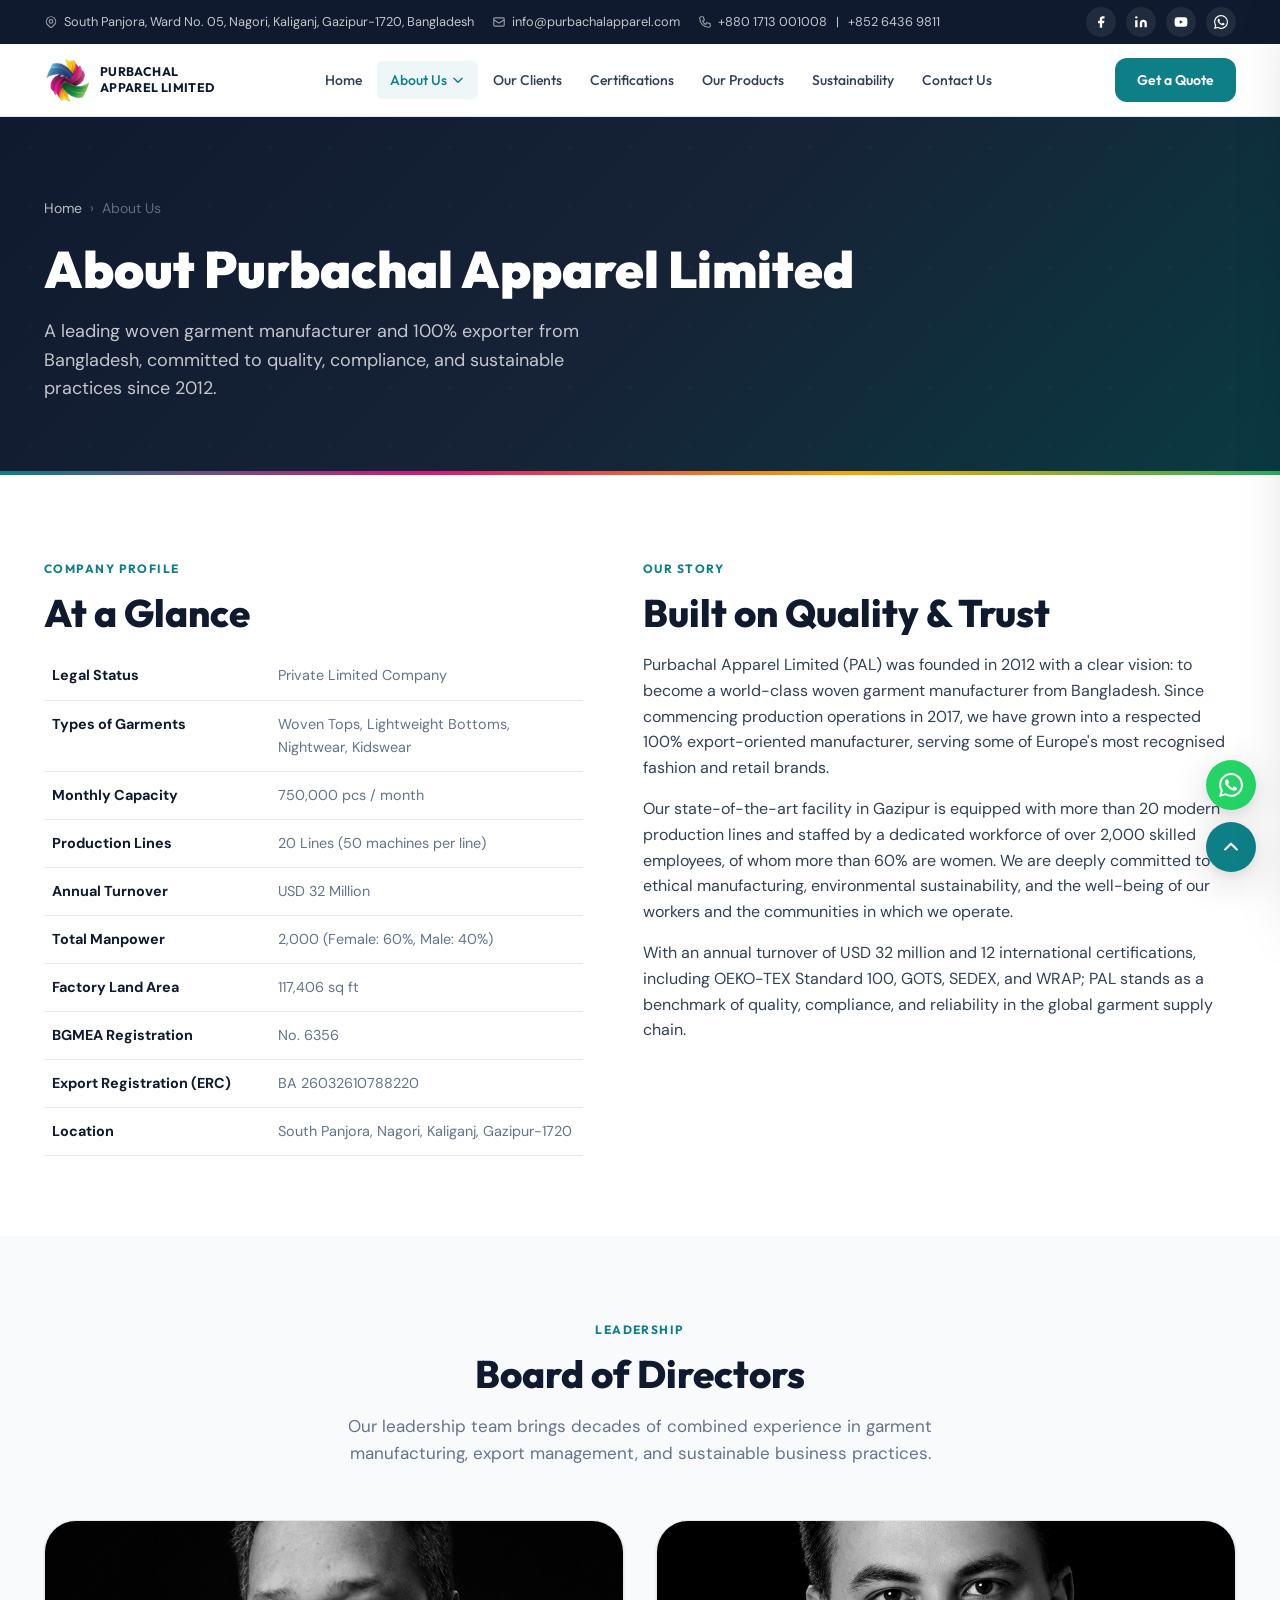
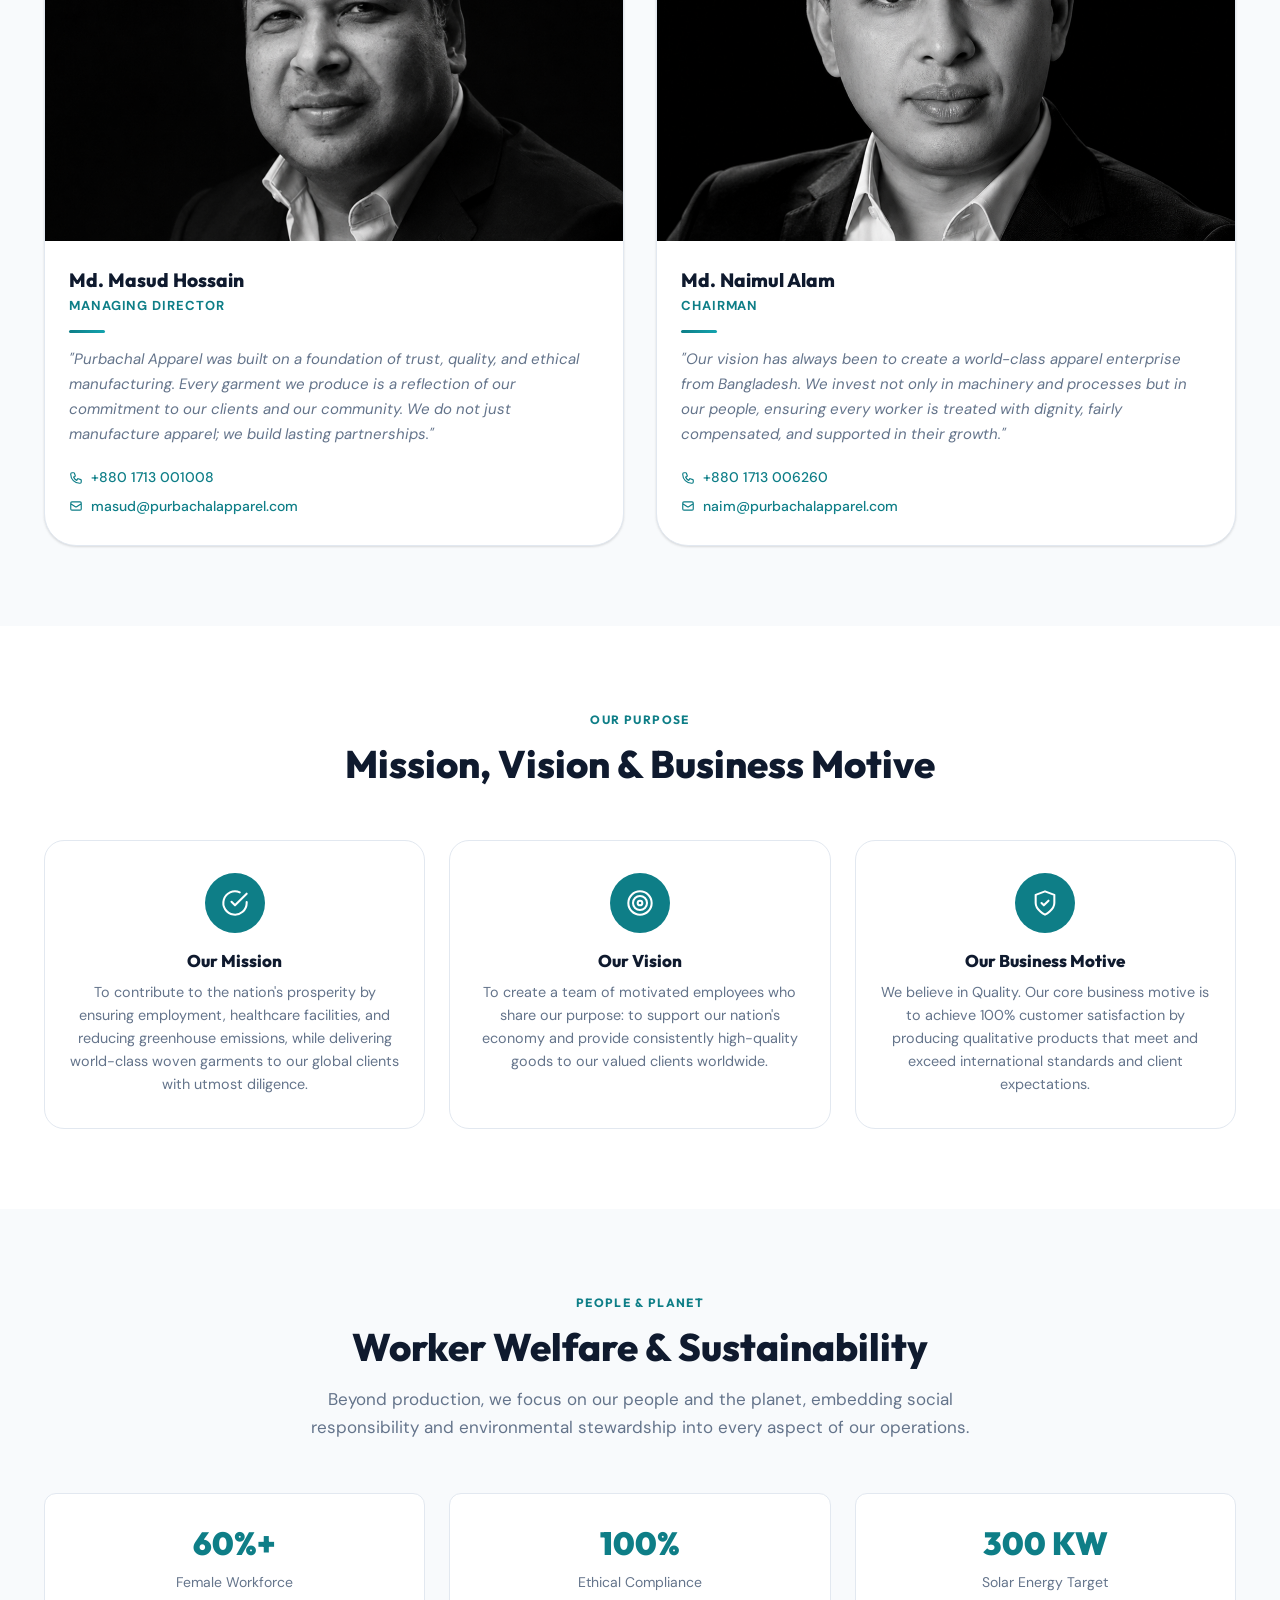
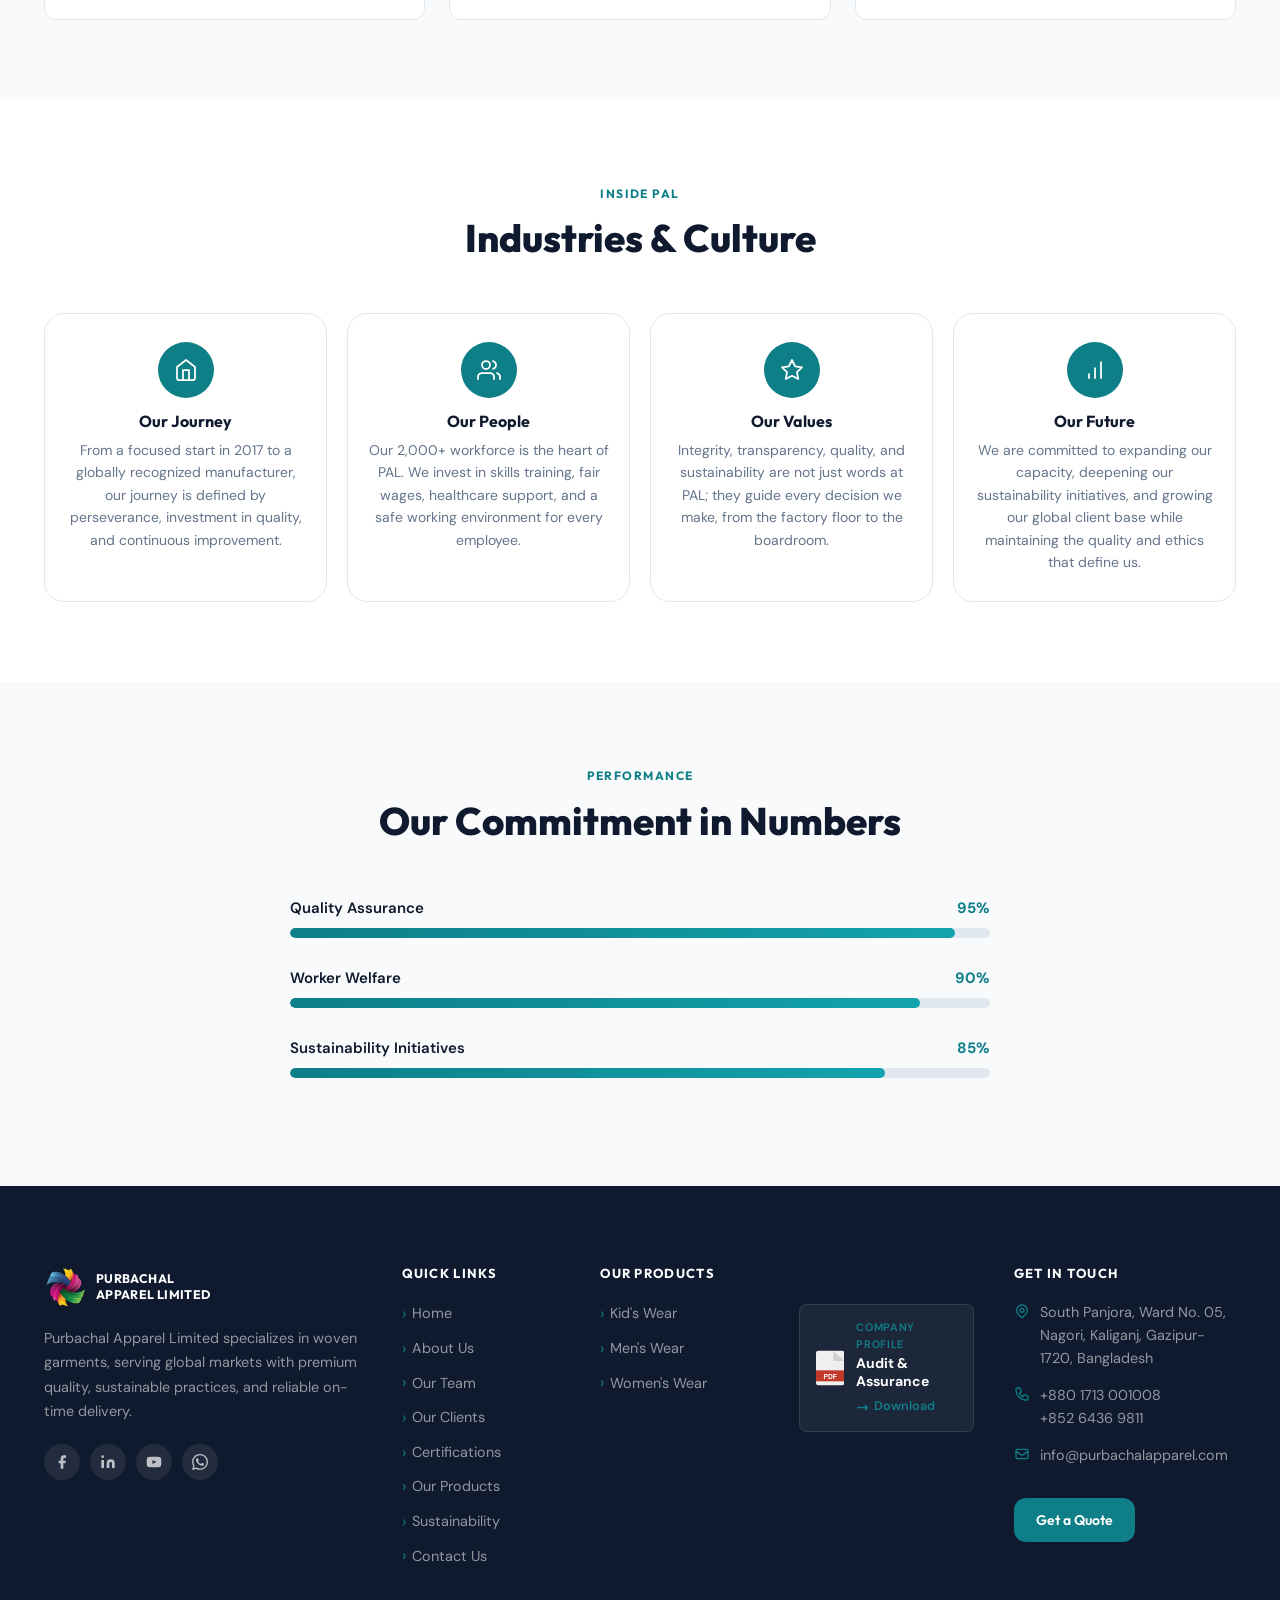
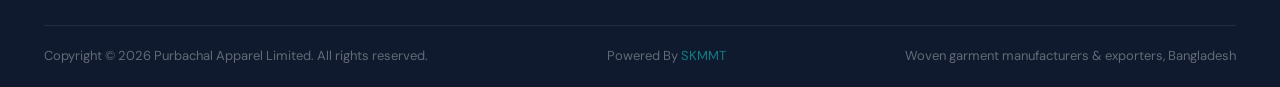
==== about.html @ 2121b851 "Initial release: Purbachal Apparel Limited website V2 Complete 8-page static website for Purbachal A" ====
﻿<!DOCTYPE html>
<html lang="en">
<head>
<meta charset="UTF-8">
<meta name="viewport" content="width=device-width, initial-scale=1.0">
<title>About Us | Purbachal Apparel Limited</title>
<meta name="description" content="Learn about Purbachal Apparel Limited: our history, board of directors, mission, and commitment to quality and sustainability since 2012.">
<link rel="icon" type="image/png" sizes="64x64" href="favicon.png">
<link rel="icon" type="image/png" sizes="32x32" href="favicon-32.png">
<link href="https://fonts.googleapis.com/css2?family=Outfit:wght@300;400;500;600;700;800;900&family=DM+Sans:ital,wght@0,300;0,400;0,500;1,300&display=swap" rel="stylesheet">
<link rel="stylesheet" href="styles.css">
</head>
<body><div class="topbar">
  <div class="container">
    <div class="topbar-inner">
      <div class="topbar-left">
        <div class="topbar-item">
          <svg width="14" height="14" fill="none" viewBox="0 0 24 24" stroke="currentColor"><path stroke-linecap="round" stroke-linejoin="round" stroke-width="2" d="M17.657 16.657L13.414 20.9a1.998 1.998 0 01-2.827 0l-4.244-4.243a8 8 0 1111.314 0z"/><path stroke-linecap="round" stroke-linejoin="round" stroke-width="2" d="M15 11a3 3 0 11-6 0 3 3 0 016 0z"/></svg>
          South Panjora, Ward No. 05, Nagori, Kaliganj, Gazipur-1720, Bangladesh
        </div>
        <div class="topbar-item">
          <svg width="14" height="14" fill="none" viewBox="0 0 24 24" stroke="currentColor"><path stroke-linecap="round" stroke-linejoin="round" stroke-width="2" d="M3 8l7.89 5.26a2 2 0 002.22 0L21 8M5 19h14a2 2 0 002-2V7a2 2 0 00-2-2H5a2 2 0 00-2 2v10a2 2 0 002 2z"/></svg>
          <a href="mailto:info@purbachalapparel.com">info@purbachalapparel.com</a>
        </div>
        <div class="topbar-item">
          <svg width="14" height="14" fill="none" viewBox="0 0 24 24" stroke="currentColor"><path stroke-linecap="round" stroke-linejoin="round" stroke-width="2" d="M3 5a2 2 0 012-2h3.28a1 1 0 01.948.684l1.498 4.493a1 1 0 01-.502 1.21l-2.257 1.13a11.042 11.042 0 005.516 5.516l1.13-2.257a1 1 0 011.21-.502l4.493 1.498a1 1 0 01.684.949V19a2 2 0 01-2 2h-1C9.716 21 3 14.284 3 6V5z"/></svg>
          <a href="tel:+8801713001008">+880 1713 001008</a> &nbsp;|&nbsp; <a href="tel:+85264369811">+852 6436 9811</a>
        </div>
      </div>
      <div class="topbar-right">
        <a href="https://www.facebook.com/share/1CqNTHAErC/" class="topbar-social" aria-label="Facebook" target="_blank" rel="noopener"><svg width="14" height="14" fill="currentColor" viewBox="0 0 24 24"><path d="M18 2h-3a5 5 0 00-5 5v3H7v4h3v8h4v-8h3l1-4h-4V7a1 1 0 011-1h3z"/></svg></a>
        <a href="https://www.linkedin.com/in/purbachal-apparel-limited-42a279381" class="topbar-social" aria-label="LinkedIn" target="_blank" rel="noopener"><svg width="14" height="14" fill="currentColor" viewBox="0 0 24 24"><path d="M16 8a6 6 0 016 6v7h-4v-7a2 2 0 00-2-2 2 2 0 00-2 2v7h-4v-7a6 6 0 016-6zM2 9h4v12H2z"/><circle cx="4" cy="4" r="2"/></svg></a>
        <a href="https://youtu.be/bsH9ow0jLE0" class="topbar-social" aria-label="YouTube" target="_blank" rel="noopener"><svg width="14" height="14" fill="currentColor" viewBox="0 0 24 24"><path d="M22.54 6.42a2.78 2.78 0 00-1.95-1.96C18.88 4 12 4 12 4s-6.88 0-8.59.46a2.78 2.78 0 00-1.95 1.96A29 29 0 001 12a29 29 0 00.46 5.58A2.78 2.78 0 003.41 19.54C5.12 20 12 20 12 20s6.88 0 8.59-.46a2.78 2.78 0 001.95-1.96A29 29 0 0023 12a29 29 0 00-.46-5.58zM9.75 15.02V8.98L15.5 12l-5.75 3.02z"/></svg></a>
        <a href="https://wa.me/+8801713001008" class="topbar-social" aria-label="WhatsApp" target="_blank" rel="noopener"><svg width="14" height="14" fill="currentColor" viewBox="0 0 24 24"><path d="M17.472 14.382c-.297-.149-1.758-.867-2.03-.967-.273-.099-.471-.148-.67.15-.197.297-.767.966-.94 1.164-.173.199-.347.223-.644.075-.297-.15-1.255-.463-2.39-1.475-.883-.788-1.48-1.761-1.653-2.059-.173-.297-.018-.458.13-.606.134-.133.298-.347.446-.52.149-.174.198-.298.298-.497.099-.198.05-.371-.025-.52-.075-.149-.669-1.612-.916-2.207-.242-.579-.487-.5-.669-.51-.173-.008-.371-.01-.57-.01-.198 0-.52.074-.792.372-.272.297-1.04 1.016-1.04 2.479 0 1.462 1.065 2.875 1.213 3.074.149.198 2.096 3.2 5.077 4.487.709.306 1.262.489 1.694.625.712.227 1.36.195 1.871.118.571-.085 1.758-.719 2.006-1.413.248-.694.248-1.289.173-1.413-.074-.124-.272-.198-.57-.347m-5.421 7.403h-.004a9.87 9.87 0 01-5.031-1.378l-.361-.214-3.741.982.998-3.648-.235-.374a9.86 9.86 0 01-1.51-5.26c.001-5.45 4.436-9.884 9.888-9.884 2.64 0 5.122 1.03 6.988 2.898a9.825 9.825 0 012.893 6.994c-.003 5.45-4.437 9.884-9.885 9.884m8.413-18.297A11.815 11.815 0 0012.05 0C5.495 0 .16 5.335.157 11.892c0 2.096.547 4.142 1.588 5.945L.057 24l6.305-1.654a11.882 11.882 0 005.683 1.448h.005c6.554 0 11.89-5.335 11.893-11.893a11.821 11.821 0 00-3.48-8.413z"/></svg></a>
      </div>
    </div>
  </div>
</div>
<nav class="site-nav" id="site-nav">
  <div class="container">
    <div class="nav-inner">
      <a href="index.html" class="nav-logo">
        <div class="nav-logo-icon"><img src="[data-uri]" alt="Purbachal Apparel Limited" loading="lazy"></div>
        <span class="nav-logo-name">Purbachal<br>Apparel Limited</span>
      </a>
      <ul class="nav-links">
        <li class="nav-item"><a href="index.html" class="nav-link">Home</a></li>
        <li class="nav-item">
          <a href="about.html" class="nav-link">About Us <svg width="14" height="14" fill="none" viewBox="0 0 24 24" stroke="currentColor"><path stroke-linecap="round" stroke-linejoin="round" stroke-width="2.5" d="M19 9l-7 7-7-7"/></svg></a>
          <div class="dropdown">
            <a href="about.html" class="dropdown-link">About Purbachal</a>
            <a href="team.html" class="dropdown-link">Our Team</a>
          </div>
        </li>
        <li class="nav-item"><a href="clients.html" class="nav-link">Our Clients</a></li>
        <li class="nav-item"><a href="certificates.html" class="nav-link">Certifications</a></li>
        <li class="nav-item"><a href="products.html" class="nav-link">Our Products</a></li>
        <li class="nav-item"><a href="sustainability.html" class="nav-link">Sustainability</a></li>
        <li class="nav-item"><a href="contact.html" class="nav-link">Contact Us</a></li>
      </ul>
      <a href="contact.html" class="btn btn-primary btn-sm nav-cta">Get a Quote</a>
      <button class="hamburger" aria-label="Open menu"><span></span><span></span><span></span></button>
    </div>
  </div>
</nav>
<div class="mobile-nav">
  <button class="mobile-nav-close" aria-label="Close menu">&times;</button>
  <ul class="mobile-nav-links">
    <li><a href="index.html" class="mobile-nav-link">Home</a></li>
    <li class="mobile-has-dropdown">
      <a href="about.html" class="mobile-nav-link">About Us</a>
      <div class="mobile-dropdown">
        <a href="about.html" class="mobile-dropdown-link">About Purbachal</a>
        <a href="team.html" class="mobile-dropdown-link">Our Team</a>
      </div>
    </li>
    <li><a href="clients.html" class="mobile-nav-link">Our Clients</a></li>
    <li><a href="certificates.html" class="mobile-nav-link">Certifications</a></li>
    <li><a href="products.html" class="mobile-nav-link">Our Products</a></li>
    <li><a href="sustainability.html" class="mobile-nav-link">Sustainability</a></li>
    <li><a href="contact.html" class="mobile-nav-link">Contact Us</a></li>
    <li style="margin-top:16px"><a href="contact.html" class="btn btn-primary" style="display:block;text-align:center">Get a Quote</a></li>
  </ul>
</div>
<div class="overlay"></div>
<!-- PAGE HERO -->
<section class="page-hero">
  <div class="container">
    <div class="page-hero-content">
      <nav class="breadcrumb" aria-label="Breadcrumb">
        <a href="index.html">Home</a>
        <span>&rsaquo;</span>
        <span>About Us</span>
      </nav>
      <h1>About Purbachal Apparel Limited</h1>
      <p>A leading woven garment manufacturer and 100% exporter from Bangladesh, committed to quality, compliance, and sustainable practices since 2012.</p>
    </div>
  </div>
</section>

<!-- COMPANY OVERVIEW -->
<section class="section">
  <div class="container">
    <div class="company-overview-grid">
      <div class="reveal-left">
        <span class="eyebrow">Company Profile</span>
        <h2 class="section-title">At a Glance</h2>
        <table class="info-table">
          <tr><td>Legal Status</td><td>Private Limited Company</td></tr>
          <tr><td>Types of Garments</td><td>Woven Tops, Lightweight Bottoms, Nightwear, Kidswear</td></tr>
          <tr><td>Monthly Capacity</td><td>750,000 pcs / month</td></tr>
          <tr><td>Production Lines</td><td>20 Lines (50 machines per line)</td></tr>
          <tr><td>Annual Turnover</td><td>USD 32 Million</td></tr>
          <tr><td>Total Manpower</td><td>2,000 (Female: 60%, Male: 40%)</td></tr>
          <tr><td>Factory Land Area</td><td>117,406 sq ft</td></tr>
          <tr><td>BGMEA Registration</td><td>No. 6356</td></tr>
          <tr><td>Export Registration (ERC)</td><td>BA 26032610788220</td></tr>
          <tr><td>Location</td><td>South Panjora, Nagori, Kaliganj, Gazipur-1720</td></tr>
        </table>
      </div>
      <div class="reveal-right">
        <span class="eyebrow">Our Story</span>
        <h2 class="section-title">Built on Quality &amp; Trust</h2>
        <p style="margin-bottom:16px">Purbachal Apparel Limited (PAL) was founded in 2012 with a clear vision: to become a world-class woven garment manufacturer from Bangladesh. Since commencing production operations in 2017, we have grown into a respected 100% export-oriented manufacturer, serving some of Europe's most recognised fashion and retail brands.</p>
        <p style="margin-bottom:16px">Our state-of-the-art facility in Gazipur is equipped with more than 20 modern production lines and staffed by a dedicated workforce of over 2,000 skilled employees, of whom more than 60% are women. We are deeply committed to ethical manufacturing, environmental sustainability, and the well-being of our workers and the communities in which we operate.</p>
        <p>With an annual turnover of USD 32 million and 12 international certifications, including OEKO-TEX Standard 100, GOTS, SEDEX, and WRAP; PAL stands as a benchmark of quality, compliance, and reliability in the global garment supply chain.</p>
      </div>
    </div>
  </div>
</section>

<!-- BOARD OF DIRECTORS -->
<section class="section section-alt">
  <div class="container">
    <div class="section-header center">
      <span class="eyebrow reveal">Leadership</span>
      <h2 class="section-title reveal delay-1">Board of Directors</h2>
      <p class="section-desc reveal delay-2">Our leadership team brings decades of combined experience in garment manufacturing, export management, and sustainable business practices.</p>
    </div>
    <div class="director-quote-grid">
      <div class="director-quote-card reveal">
        <div class="director-photo">
          <img src="Masud.png" alt="Md. Masud Hossain, Managing Director" loading="lazy" style="object-position:center 25%;">
        </div>
        <div class="director-body">
          <h3 class="director-name">Md. Masud Hossain</h3>
          <p class="director-title">Managing Director</p>
          <div class="director-divider"></div>
          <p class="director-quote">"Purbachal Apparel was built on a foundation of trust, quality, and ethical manufacturing. Every garment we produce is a reflection of our commitment to our clients and our community. We do not just manufacture apparel; we build lasting partnerships."</p>
          <div class="director-contact" style="margin-top:20px;display:flex;flex-direction:column;gap:6px;">
            <a href="tel:+8801713001008" style="display:flex;align-items:center;gap:8px;font-size:.875rem;color:var(--teal);font-weight:500;"><svg width="14" height="14" fill="none" viewBox="0 0 24 24" stroke="currentColor" stroke-width="2"><path stroke-linecap="round" stroke-linejoin="round" d="M3 5a2 2 0 012-2h3.28a1 1 0 01.948.684l1.498 4.493a1 1 0 01-.502 1.21l-2.257 1.13a11.042 11.042 0 005.516 5.516l1.13-2.257a1 1 0 011.21-.502l4.493 1.498a1 1 0 01.684.949V19a2 2 0 01-2 2h-1C9.716 21 3 14.284 3 6V5z"/></svg>+880 1713 001008</a>
            <a href="mailto:masud@purbachalapparel.com" style="display:flex;align-items:center;gap:8px;font-size:.875rem;color:var(--teal);font-weight:500;"><svg width="14" height="14" fill="none" viewBox="0 0 24 24" stroke="currentColor" stroke-width="2"><path stroke-linecap="round" stroke-linejoin="round" d="M3 8l7.89 5.26a2 2 0 002.22 0L21 8M5 19h14a2 2 0 002-2V7a2 2 0 00-2-2H5a2 2 0 00-2 2v10a2 2 0 002 2z"/></svg>masud@purbachalapparel.com</a>
          </div>
        </div>
      </div>
      <div class="director-quote-card reveal delay-1">
        <div class="director-photo">
          <img src="Naim.png" alt="Md. Naimul Alam, Chairman" loading="lazy" style="object-position:center 40%;">
        </div>
        <div class="director-body">
          <h3 class="director-name">Md. Naimul Alam</h3>
          <p class="director-title">Chairman</p>
          <div class="director-divider"></div>
          <p class="director-quote">"Our vision has always been to create a world-class apparel enterprise from Bangladesh. We invest not only in machinery and processes but in our people, ensuring every worker is treated with dignity, fairly compensated, and supported in their growth."</p>
          <div class="director-contact" style="margin-top:20px;display:flex;flex-direction:column;gap:6px;">
            <a href="tel:+8801713006260" style="display:flex;align-items:center;gap:8px;font-size:.875rem;color:var(--teal);font-weight:500;"><svg width="14" height="14" fill="none" viewBox="0 0 24 24" stroke="currentColor" stroke-width="2"><path stroke-linecap="round" stroke-linejoin="round" d="M3 5a2 2 0 012-2h3.28a1 1 0 01.948.684l1.498 4.493a1 1 0 01-.502 1.21l-2.257 1.13a11.042 11.042 0 005.516 5.516l1.13-2.257a1 1 0 011.21-.502l4.493 1.498a1 1 0 01.684.949V19a2 2 0 01-2 2h-1C9.716 21 3 14.284 3 6V5z"/></svg>+880 1713 006260</a>
            <a href="mailto:naim@purbachalapparel.com" style="display:flex;align-items:center;gap:8px;font-size:.875rem;color:var(--teal);font-weight:500;"><svg width="14" height="14" fill="none" viewBox="0 0 24 24" stroke="currentColor" stroke-width="2"><path stroke-linecap="round" stroke-linejoin="round" d="M3 8l7.89 5.26a2 2 0 002.22 0L21 8M5 19h14a2 2 0 002-2V7a2 2 0 00-2-2H5a2 2 0 00-2 2v10a2 2 0 002 2z"/></svg>naim@purbachalapparel.com</a>
          </div>
        </div>
      </div>
    </div>
  </div>
</section>

<!-- MISSION / VISION / MOTIVE -->
<section class="section">
  <div class="container">
    <div class="section-header center">
      <span class="eyebrow reveal">Our Purpose</span>
      <h2 class="section-title reveal delay-1">Mission, Vision &amp; Business Motive</h2>
    </div>
    <div class="mission-grid">
      <div class="mission-card reveal">
        <div class="mission-icon"><svg width="28" height="28" viewBox="0 0 24 24" fill="none" stroke="white" stroke-width="1.75" stroke-linecap="round" stroke-linejoin="round"><path d="M22 11.08V12a10 10 0 11-5.93-9.14"/><polyline points="22 4 12 14.01 9 11.01"/></svg></div>
        <h4>Our Mission</h4>
        <p>To contribute to the nation's prosperity by ensuring employment, healthcare facilities, and reducing greenhouse emissions, while delivering world-class woven garments to our global clients with utmost diligence.</p>
      </div>
      <div class="mission-card reveal delay-1">
        <div class="mission-icon"><svg width="28" height="28" viewBox="0 0 24 24" fill="none" stroke="white" stroke-width="1.75" stroke-linecap="round" stroke-linejoin="round"><circle cx="12" cy="12" r="10"/><circle cx="12" cy="12" r="6"/><circle cx="12" cy="12" r="2"/></svg></div>
        <h4>Our Vision</h4>
        <p>To create a team of motivated employees who share our purpose: to support our nation's economy and provide consistently high-quality goods to our valued clients worldwide.</p>
      </div>
      <div class="mission-card reveal delay-2">
        <div class="mission-icon"><svg width="28" height="28" viewBox="0 0 24 24" fill="none" stroke="white" stroke-width="1.75" stroke-linecap="round" stroke-linejoin="round"><path d="M12 22s8-4 8-10V5l-8-3-8 3v7c0 6 8 10 8 10z"/><polyline points="9 12 11 14 15 10"/></svg></div>
        <h4>Our Business Motive</h4>
        <p>We believe in Quality. Our core business motive is to achieve 100% customer satisfaction by producing qualitative products that meet and exceed international standards and client expectations.</p>
      </div>
    </div>
  </div>
</section>

<!-- WORKER WELFARE & SUSTAINABILITY -->
<section class="section section-alt">
  <div class="container">
    <div class="section-header center">
      <span class="eyebrow reveal">People &amp; Planet</span>
      <h2 class="section-title reveal delay-1">Worker Welfare &amp; Sustainability</h2>
      <p class="section-desc reveal delay-2">Beyond production, we focus on our people and the planet, embedding social responsibility and environmental stewardship into every aspect of our operations.</p>
    </div>
    <div class="welfare-stats">
      <div class="welfare-stat reveal">
        <span class="welfare-stat-val">60%+</span>
        <span class="welfare-stat-lbl">Female Workforce</span>
      </div>
      <div class="welfare-stat reveal delay-1">
        <span class="welfare-stat-val">100%</span>
        <span class="welfare-stat-lbl">Ethical Compliance</span>
      </div>
      <div class="welfare-stat reveal delay-2">
        <span class="welfare-stat-val">300 KW</span>
        <span class="welfare-stat-lbl">Solar Energy Target</span>
      </div>
    </div>
  </div>
</section>

<!-- CULTURE CARDS -->
<section class="section">
  <div class="container">
    <div class="section-header center">
      <span class="eyebrow reveal">Inside PAL</span>
      <h2 class="section-title reveal delay-1">Industries &amp; Culture</h2>
    </div>
    <div class="culture-grid">
      <div class="culture-card reveal">
        <div class="culture-icon"><svg width="24" height="24" viewBox="0 0 24 24" fill="none" stroke="white" stroke-width="1.75" stroke-linecap="round" stroke-linejoin="round"><path d="M3 9l9-7 9 7v11a2 2 0 01-2 2H5a2 2 0 01-2-2z"/><polyline points="9 22 9 12 15 12 15 22"/></svg></div>
        <h4>Our Journey</h4>
        <p>From a focused start in 2017 to a globally recognized manufacturer, our journey is defined by perseverance, investment in quality, and continuous improvement.</p>
      </div>
      <div class="culture-card reveal delay-1">
        <div class="culture-icon"><svg width="24" height="24" viewBox="0 0 24 24" fill="none" stroke="white" stroke-width="1.75" stroke-linecap="round" stroke-linejoin="round"><path d="M17 21v-2a4 4 0 00-4-4H5a4 4 0 00-4 4v2"/><circle cx="9" cy="7" r="4"/><path d="M23 21v-2a4 4 0 00-3-3.87"/><path d="M16 3.13a4 4 0 010 7.75"/></svg></div>
        <h4>Our People</h4>
        <p>Our 2,000+ workforce is the heart of PAL. We invest in skills training, fair wages, healthcare support, and a safe working environment for every employee.</p>
      </div>
      <div class="culture-card reveal delay-2">
        <div class="culture-icon"><svg width="24" height="24" viewBox="0 0 24 24" fill="none" stroke="white" stroke-width="1.75" stroke-linecap="round" stroke-linejoin="round"><polygon points="12 2 15.09 8.26 22 9.27 17 14.14 18.18 21.02 12 17.77 5.82 21.02 7 14.14 2 9.27 8.91 8.26 12 2"/></svg></div>
        <h4>Our Values</h4>
        <p>Integrity, transparency, quality, and sustainability are not just words at PAL; they guide every decision we make, from the factory floor to the boardroom.</p>
      </div>
      <div class="culture-card reveal delay-3">
        <div class="culture-icon"><svg width="24" height="24" viewBox="0 0 24 24" fill="none" stroke="white" stroke-width="1.75" stroke-linecap="round" stroke-linejoin="round"><line x1="12" y1="20" x2="12" y2="10"/><line x1="18" y1="20" x2="18" y2="4"/><line x1="6" y1="20" x2="6" y2="16"/></svg></div>
        <h4>Our Future</h4>
        <p>We are committed to expanding our capacity, deepening our sustainability initiatives, and growing our global client base while maintaining the quality and ethics that define us.</p>
      </div>
    </div>
  </div>
</section>

<!-- PERFORMANCE PROGRESS BARS -->
<section class="section section-alt">
  <div class="container">
    <div class="section-header center">
      <span class="eyebrow reveal">Performance</span>
      <h2 class="section-title reveal delay-1">Our Commitment in Numbers</h2>
    </div>
    <div style="max-width:700px;margin:0 auto">
      <div class="progress-item reveal">
        <div class="progress-header"><span>Quality Assurance</span><em>95%</em></div>
        <div class="progress-bar-wrap"><div class="progress-bar" data-width="95"></div></div>
      </div>
      <div class="progress-item reveal delay-1">
        <div class="progress-header"><span>Worker Welfare</span><em>90%</em></div>
        <div class="progress-bar-wrap"><div class="progress-bar" data-width="90"></div></div>
      </div>
      <div class="progress-item reveal delay-2">
        <div class="progress-header"><span>Sustainability Initiatives</span><em>85%</em></div>
        <div class="progress-bar-wrap"><div class="progress-bar" data-width="85"></div></div>
      </div>
    </div>
  </div>
</section>
<footer class="site-footer">
  <div class="container">
    <div class="footer-grid">
      <div class="footer-brand">
        <div class="footer-logo">
          <div class="footer-logo-icon"><img src="[data-uri]" alt="Purbachal Apparel Limited" loading="lazy"></div>
          <span class="footer-logo-name">Purbachal<br>Apparel Limited</span>
        </div>
        <p>Purbachal Apparel Limited specializes in woven garments, serving global markets with premium quality, sustainable practices, and reliable on-time delivery.</p>
        <div class="footer-social">
          <a href="https://www.facebook.com/share/1CqNTHAErC/" class="footer-social-link" aria-label="Facebook" target="_blank" rel="noopener"><svg width="16" height="16" fill="currentColor" viewBox="0 0 24 24"><path d="M18 2h-3a5 5 0 00-5 5v3H7v4h3v8h4v-8h3l1-4h-4V7a1 1 0 011-1h3z"/></svg></a>
          <a href="https://www.linkedin.com/in/purbachal-apparel-limited-42a279381" class="footer-social-link" aria-label="LinkedIn" target="_blank" rel="noopener"><svg width="16" height="16" fill="currentColor" viewBox="0 0 24 24"><path d="M16 8a6 6 0 016 6v7h-4v-7a2 2 0 00-2-2 2 2 0 00-2 2v7h-4v-7a6 6 0 016-6zM2 9h4v12H2z"/><circle cx="4" cy="4" r="2"/></svg></a>
          <a href="https://youtu.be/bsH9ow0jLE0" class="footer-social-link" aria-label="YouTube" target="_blank" rel="noopener"><svg width="16" height="16" fill="currentColor" viewBox="0 0 24 24"><path d="M22.54 6.42a2.78 2.78 0 00-1.95-1.96C18.88 4 12 4 12 4s-6.88 0-8.59.46a2.78 2.78 0 00-1.95 1.96A29 29 0 001 12a29 29 0 00.46 5.58A2.78 2.78 0 003.41 19.54C5.12 20 12 20 12 20s6.88 0 8.59-.46a2.78 2.78 0 001.95-1.96A29 29 0 0023 12a29 29 0 00-.46-5.58zM9.75 15.02V8.98L15.5 12l-5.75 3.02z"/></svg></a>
          <a href="https://wa.me/+8801713001008" class="footer-social-link" aria-label="WhatsApp" target="_blank" rel="noopener"><svg width="16" height="16" fill="currentColor" viewBox="0 0 24 24"><path d="M17.472 14.382c-.297-.149-1.758-.867-2.03-.967-.273-.099-.471-.148-.67.15-.197.297-.767.966-.94 1.164-.173.199-.347.223-.644.075-.297-.15-1.255-.463-2.39-1.475-.883-.788-1.48-1.761-1.653-2.059-.173-.297-.018-.458.13-.606.134-.133.298-.347.446-.52.149-.174.198-.298.298-.497.099-.198.05-.371-.025-.52-.075-.149-.669-1.612-.916-2.207-.242-.579-.487-.5-.669-.51-.173-.008-.371-.01-.57-.01-.198 0-.52.074-.792.372-.272.297-1.04 1.016-1.04 2.479 0 1.462 1.065 2.875 1.213 3.074.149.198 2.096 3.2 5.077 4.487.709.306 1.262.489 1.694.625.712.227 1.36.195 1.871.118.571-.085 1.758-.719 2.006-1.413.248-.694.248-1.289.173-1.413-.074-.124-.272-.198-.57-.347m-5.421 7.403h-.004a9.87 9.87 0 01-5.031-1.378l-.361-.214-3.741.982.998-3.648-.235-.374a9.86 9.86 0 01-1.51-5.26c.001-5.45 4.436-9.884 9.888-9.884 2.64 0 5.122 1.03 6.988 2.898a9.825 9.825 0 012.893 6.994c-.003 5.45-4.437 9.884-9.885 9.884m8.413-18.297A11.815 11.815 0 0012.05 0C5.495 0 .16 5.335.157 11.892c0 2.096.547 4.142 1.588 5.945L.057 24l6.305-1.654a11.882 11.882 0 005.683 1.448h.005c6.554 0 11.89-5.335 11.893-11.893a11.821 11.821 0 00-3.48-8.413z"/></svg></a>
        </div>
      </div>
      <div class="footer-col">
        <h5>Quick Links</h5>
        <ul class="footer-links">
          <li><a href="index.html" class="footer-link">Home</a></li>
          <li><a href="about.html" class="footer-link">About Us</a></li>
          <li><a href="team.html" class="footer-link">Our Team</a></li>
          <li><a href="clients.html" class="footer-link">Our Clients</a></li>
          <li><a href="certificates.html" class="footer-link">Certifications</a></li>
          <li><a href="products.html" class="footer-link">Our Products</a></li>
          <li><a href="sustainability.html" class="footer-link">Sustainability</a></li>
          <li><a href="contact.html" class="footer-link">Contact Us</a></li>
        </ul>
      </div>
      <div class="footer-col">
        <h5>Our Products</h5>
        <ul class="footer-links">
          <li><a href="products.html#kids" class="footer-link">Kid's Wear</a></li>
          <li><a href="products.html#mens" class="footer-link">Men's Wear</a></li>
          <li><a href="products.html#womens" class="footer-link">Women's Wear</a></li>
        </ul>
      </div>
      <div class="footer-col">
        <div class="footer-pdf-card">
          <svg width="36" height="44" viewBox="0 0 36 44" fill="none" xmlns="http://www.w3.org/2000/svg" aria-hidden="true">
            <rect width="36" height="44" rx="3" fill="#efefef"/>
            <path d="M22 0L36 13H22V0Z" fill="#d0d0ce"/>
            <rect y="25" width="36" height="14" fill="#C0392B"/>
            <text x="18" y="36" font-family="Arial,sans-serif" font-weight="700" font-size="8.5" fill="#fff" text-anchor="middle">PDF</text>
          </svg>
          <div class="footer-pdf-info">
            <span class="footer-pdf-label">Company Profile</span>
            <strong class="footer-pdf-title">Audit &amp; Assurance</strong>
            <a href="https://www.purbachalapparel.com/wp-content/uploads/content/Purbachal%20Apparel%20Limited.pdf" class="footer-pdf-dl" target="_blank" rel="noopener">
              <svg width="13" height="13" fill="none" stroke="currentColor" viewBox="0 0 24 24"><path stroke-linecap="round" stroke-linejoin="round" stroke-width="2.5" d="M17 8l4 4m0 0l-4 4m4-4H3"/></svg>
              Download
            </a>
          </div>
        </div>
      </div>
      <div class="footer-col">
        <h5>Get in Touch</h5>
        <div class="footer-contact-item">
          <svg width="16" height="16" fill="none" viewBox="0 0 24 24" stroke="currentColor"><path stroke-linecap="round" stroke-linejoin="round" stroke-width="2" d="M17.657 16.657L13.414 20.9a1.998 1.998 0 01-2.827 0l-4.244-4.243a8 8 0 1111.314 0z"/><path stroke-linecap="round" stroke-linejoin="round" stroke-width="2" d="M15 11a3 3 0 11-6 0 3 3 0 016 0z"/></svg>
          <span>South Panjora, Ward No. 05, Nagori, Kaliganj, Gazipur-1720, Bangladesh</span>
        </div>
        <div class="footer-contact-item">
          <svg width="16" height="16" fill="none" viewBox="0 0 24 24" stroke="currentColor"><path stroke-linecap="round" stroke-linejoin="round" stroke-width="2" d="M3 5a2 2 0 012-2h3.28a1 1 0 01.948.684l1.498 4.493a1 1 0 01-.502 1.21l-2.257 1.13a11.042 11.042 0 005.516 5.516l1.13-2.257a1 1 0 011.21-.502l4.493 1.498a1 1 0 01.684.949V19a2 2 0 01-2 2h-1C9.716 21 3 14.284 3 6V5z"/></svg>
          <span><a href="tel:+8801713001008">+880 1713 001008</a><br><a href="tel:+85264369811">+852 6436 9811</a></span>
        </div>
        <div class="footer-contact-item">
          <svg width="16" height="16" fill="none" viewBox="0 0 24 24" stroke="currentColor"><path stroke-linecap="round" stroke-linejoin="round" stroke-width="2" d="M3 8l7.89 5.26a2 2 0 002.22 0L21 8M5 19h14a2 2 0 002-2V7a2 2 0 00-2-2H5a2 2 0 00-2 2v10a2 2 0 002 2z"/></svg>
          <a href="mailto:info@purbachalapparel.com">info@purbachalapparel.com</a>
        </div>
        <a href="contact.html" class="btn btn-primary btn-sm mt-2">Get a Quote</a>
      </div>
    </div>
    <div class="footer-bottom">
      <span>Copyright &copy; 2026 Purbachal Apparel Limited. All rights reserved.</span>
      <span>Powered By <a href="http://skmmt.rootexception.com/" target="_blank" rel="noopener" style="color:var(--teal);text-decoration:none;">SKMMT</a></span>
      <span>Woven garment manufacturers &amp; exporters, Bangladesh</span>
    </div>
  </div>
</footer>

<div class="fab-group">
  <a href="https://wa.me/+8801713001008" class="fab fab-whatsapp" aria-label="WhatsApp" target="_blank" rel="noopener">
    <svg width="24" height="24" fill="currentColor" viewBox="0 0 24 24"><path d="M17.472 14.382c-.297-.149-1.758-.867-2.03-.967-.273-.099-.471-.148-.67.15-.197.297-.767.966-.94 1.164-.173.199-.347.223-.644.075-.297-.15-1.255-.463-2.39-1.475-.883-.788-1.48-1.761-1.653-2.059-.173-.297-.018-.458.13-.606.134-.133.298-.347.446-.52.149-.174.198-.298.298-.497.099-.198.05-.371-.025-.52-.075-.149-.669-1.612-.916-2.207-.242-.579-.487-.5-.669-.51-.173-.008-.371-.01-.57-.01-.198 0-.52.074-.792.372-.272.297-1.04 1.016-1.04 2.479 0 1.462 1.065 2.875 1.213 3.074.149.198 2.096 3.2 5.077 4.487.709.306 1.262.489 1.694.625.712.227 1.36.195 1.871.118.571-.085 1.758-.719 2.006-1.413.248-.694.248-1.289.173-1.413-.074-.124-.272-.198-.57-.347m-5.421 7.403h-.004a9.87 9.87 0 01-5.031-1.378l-.361-.214-3.741.982.998-3.648-.235-.374a9.86 9.86 0 01-1.51-5.26c.001-5.45 4.436-9.884 9.888-9.884 2.64 0 5.122 1.03 6.988 2.898a9.825 9.825 0 012.893 6.994c-.003 5.45-4.437 9.884-9.885 9.884m8.413-18.297A11.815 11.815 0 0012.05 0C5.495 0 .16 5.335.157 11.892c0 2.096.547 4.142 1.588 5.945L.057 24l6.305-1.654a11.882 11.882 0 005.683 1.448h.005c6.554 0 11.89-5.335 11.893-11.893a11.821 11.821 0 00-3.48-8.413z"/></svg>
  </a>
  <button class="fab fab-top" aria-label="Back to top">
    <svg width="20" height="20" fill="none" viewBox="0 0 24 24" stroke="currentColor"><path stroke-linecap="round" stroke-linejoin="round" stroke-width="2.5" d="M5 15l7-7 7 7"/></svg>
  </button>
</div>
<script src="nav.js"></script>
</body>
</html>
---- styles.css ----
/* ============================================================
   PURBACHAL APPAREL LIMITED — Global Stylesheet
   ============================================================ */

/* 1. CSS CUSTOM PROPERTIES
   ============================================================ */
:root {
  --magenta:      #D4197A;
  --blue:         #3A74C0;
  --green:        #2DAD5F;
  --amber:        #F5A800;
  --teal:         #0E7E87;
  --teal-light:   #13A3AE;
  --navy:         #0F1A2E;
  --navy-mid:     #162236;
  --crimson:      #B31B2A;
  --white:        #FFFFFF;
  --off-white:    #F8FAFC;
  --gray-100:     #F1F5F9;
  --gray-200:     #E2E8F0;
  --gray-300:     #CBD5E1;
  --gray-500:     #64748B;
  --gray-700:     #334155;
  --gray-900:     #0F172A;

  --font-head:    'Outfit', sans-serif;
  --font-body:    'DM Sans', sans-serif;

  --radius-sm:    6px;
  --radius-md:    12px;
  --radius-lg:    20px;
  --radius-xl:    32px;

  --shadow-sm:    0 1px 3px rgba(0,0,0,.08), 0 1px 2px rgba(0,0,0,.06);
  --shadow-md:    0 4px 16px rgba(0,0,0,.10), 0 2px 6px rgba(0,0,0,.07);
  --shadow-lg:    0 10px 40px rgba(0,0,0,.14), 0 4px 12px rgba(0,0,0,.08);
  --shadow-xl:    0 20px 60px rgba(0,0,0,.18);

  --transition:   0.28s cubic-bezier(.4,0,.2,1);
  --section-pad:  80px 0;
}

/* 2. RESET + BASE */
*, *::before, *::after { box-sizing: border-box; margin: 0; padding: 0; }
html { scroll-behavior: smooth; font-size: 16px; }
body {
  font-family: var(--font-body);
  color: var(--gray-700);
  background: var(--white);
  line-height: 1.6;
  overflow-x: hidden;
}
img { display: block; max-width: 100%; height: auto; }
a { color: inherit; text-decoration: none; }
ul { list-style: none; }
h1,h2,h3,h4,h5,h6 { font-family: var(--font-head); line-height: 1.2; color: var(--navy); }

/* 3. UTILITY CLASSES */
.container { max-width: 1240px; margin: 0 auto; padding: 0 24px; }
.section { padding: var(--section-pad); }
.section-alt { background: var(--off-white); }
.section-dark { background: var(--navy); color: var(--white); }
.section-dark h1,.section-dark h2,.section-dark h3,.section-dark h4 { color: var(--white); }
.text-center { text-align: center; }

.eyebrow {
  display: inline-block;
  font-family: var(--font-head);
  font-size: .75rem;
  font-weight: 700;
  letter-spacing: .12em;
  text-transform: uppercase;
  color: var(--teal);
  margin-bottom: 12px;
}
.eyebrow-white { color: var(--teal-light); }

.section-title { font-size: clamp(1.75rem, 3vw, 2.5rem); font-weight: 800; margin-bottom: 16px; }
.section-desc { font-size: 1.0625rem; color: var(--gray-500); max-width: 680px; }
.section-header { margin-bottom: 52px; }
.section-header.center { text-align: center; }
.section-header.center .section-desc { margin: 0 auto; }

.btn {
  display: inline-flex; align-items: center; gap: 8px;
  padding: 13px 28px;
  border-radius: var(--radius-md);
  font-family: var(--font-head); font-size: .9375rem; font-weight: 600;
  cursor: pointer; border: 2px solid transparent; transition: var(--transition);
}
.btn-primary { background: var(--teal); color: var(--white); }
.btn-primary:hover { background: var(--teal-light); transform: translateY(-2px); box-shadow: var(--shadow-md); }
.btn-outline { background: transparent; color: var(--teal); border-color: var(--teal); }
.btn-outline:hover { background: var(--teal); color: var(--white); }
.btn-outline-white { background: transparent; color: var(--white); border-color: rgba(255,255,255,.5); }
.btn-outline-white:hover { background: rgba(255,255,255,.12); border-color: var(--white); }
.btn-white { background: var(--white); color: var(--teal); border-color: var(--white); }
.btn-white:hover { background: var(--gray-100); transform: translateY(-2px); }
.btn-crimson { background: var(--crimson); color: var(--white); }
.btn-crimson:hover { background: #96151f; transform: translateY(-2px); }
.btn-sm { padding: 9px 20px; font-size: .875rem; }
.btn-lg { padding: 16px 36px; font-size: 1.0625rem; }

.grid-2 { display: grid; grid-template-columns: repeat(2,1fr); gap: 40px; }
.grid-3 { display: grid; grid-template-columns: repeat(3,1fr); gap: 32px; }
.grid-4 { display: grid; grid-template-columns: repeat(4,1fr); gap: 28px; }
.flex-center { display: flex; align-items: center; justify-content: center; }
.flex-between { display: flex; align-items: center; justify-content: space-between; }
.gap-4 { gap: 16px; }

/* Reveal animations */
.reveal { opacity: 0; transform: translateY(36px); transition: opacity .65s ease, transform .65s ease; }
.reveal.visible { opacity: 1; transform: none; }
.reveal-left { opacity: 0; transform: translateX(-40px); transition: opacity .65s ease, transform .65s ease; }
.reveal-left.visible { opacity: 1; transform: none; }
.reveal-right { opacity: 0; transform: translateX(40px); transition: opacity .65s ease, transform .65s ease; }
.reveal-right.visible { opacity: 1; transform: none; }
.delay-1 { transition-delay: .1s; }
.delay-2 { transition-delay: .2s; }
.delay-3 { transition-delay: .3s; }
.delay-4 { transition-delay: .4s; }
.delay-5 { transition-delay: .5s; }

/* Text utilities */
.text-teal { color: var(--teal); }
.text-white { color: var(--white); }
.text-navy { color: var(--navy); }
.text-muted { color: var(--gray-500); }
.mb-1 { margin-bottom: 8px; }
.mb-2 { margin-bottom: 16px; }
.mb-3 { margin-bottom: 24px; }
.mb-4 { margin-bottom: 32px; }
.mb-5 { margin-bottom: 40px; }
.mb-6 { margin-bottom: 48px; }
.mt-2 { margin-top: 16px; }
.mt-3 { margin-top: 24px; }
.mt-4 { margin-top: 32px; }

/* Divider accent */
.divider-accent { width: 60px; height: 4px; background: linear-gradient(90deg,var(--teal),var(--magenta)); border-radius: 2px; margin-bottom: 20px; }
.divider-accent.center { margin-left: auto; margin-right: auto; }

/* 4. TOPBAR */
.topbar { background: var(--navy); color: rgba(255,255,255,.75); font-size: .8rem; padding: 7px 0; }
.topbar-inner { display: flex; align-items: center; justify-content: space-between; gap: 16px; flex-wrap: wrap; }
.topbar-left { display: flex; align-items: center; gap: 18px; flex-wrap: wrap; }
.topbar-item { display: flex; align-items: center; gap: 6px; }
.topbar-item svg { flex-shrink: 0; opacity: .75; }
.topbar-right { display: flex; align-items: center; gap: 10px; }
.topbar-social {
  display: flex; align-items: center; width: 30px; height: 30px;
  border-radius: 50%; background: rgba(255,255,255,.08); justify-content: center;
  transition: var(--transition); color: var(--white);
}
.topbar-social:hover { background: var(--teal); }

/* 5. NAV */
.site-nav { position: sticky; top: 0; z-index: 1000; background: var(--white); border-bottom: 1px solid var(--gray-200); transition: box-shadow var(--transition); }
.site-nav.scrolled { box-shadow: var(--shadow-lg); }
.nav-inner { display: flex; align-items: center; justify-content: space-between; height: 72px; }
.nav-logo { display: flex; align-items: center; gap: 10px; flex-shrink: 0; }
.nav-logo-icon { width: 46px; height: 46px; border-radius: 8px; overflow: hidden; flex-shrink: 0; }
.nav-logo-icon img { height: 46px; width: auto; max-width: none; }
.nav-logo-name { font-family: var(--font-head); font-size: .78rem; font-weight: 700; color: var(--navy); line-height: 1.25; text-transform: uppercase; letter-spacing: .03em; }
.nav-links { display: flex; align-items: center; gap: 2px; }
.nav-item { position: relative; }
.nav-link { display: flex; align-items: center; gap: 4px; padding: 8px 13px; font-family: var(--font-head); font-size: .875rem; font-weight: 500; color: var(--gray-700); border-radius: var(--radius-sm); transition: var(--transition); white-space: nowrap; }
.nav-link:hover, .nav-link.active { color: var(--teal); background: rgba(14,126,135,.07); }
.nav-link svg { transition: transform .2s; }
.nav-item:hover .nav-link svg { transform: rotate(180deg); }
.dropdown { position: absolute; top: 100%; left: 0; min-width: 180px; background: var(--white); border-radius: var(--radius-md); box-shadow: var(--shadow-lg); border: 1px solid var(--gray-200); padding: 8px; padding-top: 16px; margin-top: -8px; opacity: 0; visibility: hidden; transform: translateY(-8px); transition: all .2s ease; pointer-events: none; }
.dropdown::before { content: ''; position: absolute; top: 0; left: 0; right: 0; height: 16px; }
.nav-item:hover .dropdown, .nav-item:focus-within .dropdown { opacity: 1; visibility: visible; transform: none; pointer-events: auto; }
.dropdown-link { display: block; padding: 9px 14px; font-size: .875rem; font-weight: 500; color: var(--gray-700); border-radius: var(--radius-sm); transition: var(--transition); }
.dropdown-link:hover { background: rgba(14,126,135,.08); color: var(--teal); }
.nav-cta { margin-left: 12px; }
.hamburger { display: none; flex-direction: column; gap: 5px; cursor: pointer; padding: 8px; border-radius: var(--radius-sm); background: none; border: none; }
.hamburger span { display: block; width: 24px; height: 2.5px; background: var(--navy); border-radius: 2px; transition: var(--transition); }
.hamburger.open span:nth-child(1) { transform: translateY(7.5px) rotate(45deg); }
.hamburger.open span:nth-child(2) { opacity: 0; }
.hamburger.open span:nth-child(3) { transform: translateY(-7.5px) rotate(-45deg); }

/* Mobile side panel */
.mobile-nav { position: fixed; top: 0; right: -320px; width: 300px; height: 100dvh; background: var(--white); z-index: 1100; box-shadow: var(--shadow-xl); transition: right .3s ease; overflow-y: auto; padding: 80px 24px 32px; }
.mobile-nav.open { right: 0; }
.mobile-nav-close { position: absolute; top: 20px; right: 20px; width: 36px; height: 36px; border-radius: 50%; background: var(--gray-100); border: none; cursor: pointer; display: flex; align-items: center; justify-content: center; font-size: 1.25rem; color: var(--gray-700); }
.mobile-nav-links { display: flex; flex-direction: column; gap: 2px; }
.mobile-nav-link { display: block; padding: 12px 14px; font-family: var(--font-head); font-size: 1rem; font-weight: 600; color: var(--navy); border-radius: var(--radius-sm); transition: var(--transition); }
.mobile-nav-link:hover { background: rgba(14,126,135,.07); color: var(--teal); }
.mobile-dropdown { padding-left: 16px; margin-top: 2px; }
.mobile-dropdown-link { display: block; padding: 9px 14px; font-size: .9rem; font-weight: 500; color: var(--gray-500); border-radius: var(--radius-sm); transition: var(--transition); }
.mobile-dropdown-link:hover { color: var(--teal); }
.overlay { position: fixed; inset: 0; background: rgba(0,0,0,.45); z-index: 1050; opacity: 0; visibility: hidden; transition: all .3s ease; }
.overlay.open { opacity: 1; visibility: visible; }

/* 6. PAGE HERO (inner pages) */
.page-hero { background: linear-gradient(135deg,var(--navy) 0%,var(--navy-mid) 50%,#0a3a42 100%); color: var(--white); padding: 80px 0 72px; position: relative; overflow: hidden; }
.page-hero::before { content: ''; position: absolute; inset: 0; background: url("data:image/svg+xml,%3Csvg width='60' height='60' viewBox='0 0 60 60' xmlns='http://www.w3.org/2000/svg'%3E%3Cg fill='none' fill-rule='evenodd'%3E%3Cg fill='%2313A3AE' fill-opacity='0.04'%3E%3Ccircle cx='30' cy='30' r='2'/%3E%3C/g%3E%3C/g%3E%3C/svg%3E"); pointer-events: none; }
.page-hero::after { content: ''; position: absolute; bottom: 0; left: 0; right: 0; height: 4px; background: linear-gradient(90deg,var(--teal),var(--magenta),var(--amber),var(--green)); }
.page-hero-content { position: relative; z-index: 1; }
.page-hero h1 { font-size: clamp(2rem,4vw,3.25rem); font-weight: 900; color: var(--white); margin-bottom: 16px; }
.page-hero p { font-size: 1.125rem; color: rgba(255,255,255,.75); max-width: 600px; }
.breadcrumb { display: flex; align-items: center; gap: 8px; font-size: .875rem; color: rgba(255,255,255,.55); margin-bottom: 20px; }
.breadcrumb a { color: rgba(255,255,255,.7); transition: color .2s; }
.breadcrumb a:hover { color: var(--teal-light); }
.breadcrumb span { color: rgba(255,255,255,.35); }

/* 7. HOME HERO */
.hero { min-height: 100vh; background: linear-gradient(135deg,var(--navy) 0%,#0a2540 40%,#062230 100%); display: flex; align-items: center; position: relative; overflow: hidden; padding: 100px 0 60px; }
.hero::before { content: ''; position: absolute; inset: 0; background: radial-gradient(ellipse 60% 60% at 70% 50%,rgba(14,126,135,.18) 0%,transparent 70%), radial-gradient(ellipse 40% 40% at 20% 80%,rgba(212,25,122,.1) 0%,transparent 60%); pointer-events: none; }
.hero-grid { display: grid; grid-template-columns: 1fr 1fr; gap: 60px; align-items: center; }
.hero-left { position: relative; z-index: 2; }
.hero-badge { display: inline-flex; align-items: center; gap: 8px; background: rgba(14,126,135,.18); border: 1px solid rgba(19,163,174,.3); border-radius: 999px; padding: 6px 16px; font-size: .8125rem; font-weight: 600; color: var(--teal-light); letter-spacing: .05em; margin-bottom: 24px; }
.hero-badge-dot { width: 7px; height: 7px; border-radius: 50%; background: var(--teal-light); animation: pulse 2s infinite; }
.hero-title { font-size: clamp(2.5rem,5.5vw,4.25rem); font-weight: 900; color: var(--white); line-height: 1.1; margin-bottom: 24px; letter-spacing: -.02em; }
.hero-title span {
  background: linear-gradient(90deg, #0E7E87, #D4197A, #F59E0B, #2563EB, #22C55E, #0E7E87);
  background-size: 400% 100%;
  -webkit-background-clip: text;
  background-clip: text;
  -webkit-text-fill-color: transparent;
  color: transparent;
  animation: efficientShift 9s ease-in-out infinite alternate;
}
@keyframes efficientShift {
  0%   { background-position: 0% 50%; }
  100% { background-position: 100% 50%; }
}
.hero-desc { font-size: 1.0625rem; color: rgba(255,255,255,.72); max-width: 500px; line-height: 1.7; margin-bottom: 36px; }
.hero-actions { display: flex; align-items: center; gap: 14px; flex-wrap: wrap; margin-bottom: 56px; }
.hero-stats { display: grid; grid-template-columns: repeat(4,1fr); gap: 0; background: rgba(255,255,255,.06); border-radius: var(--radius-md); overflow: hidden; border: 1px solid rgba(255,255,255,.08); }
.hero-stat { padding: 18px 16px; text-align: center; border-right: 1px solid rgba(255,255,255,.08); }
.hero-stat:last-child { border-right: none; }
.hero-stat-value { font-family: var(--font-head); font-size: 1.5rem; font-weight: 800; color: var(--teal-light); display: block; }
.hero-stat-label { font-size: .7rem; color: rgba(255,255,255,.5); text-transform: uppercase; letter-spacing: .08em; margin-top: 3px; }
.hero-right { position: relative; z-index: 2; display: flex; flex-direction: column; gap: 16px; }
.hero-card { background: rgba(255,255,255,.06); border: 1px solid rgba(255,255,255,.1); backdrop-filter: blur(12px); border-radius: var(--radius-lg); padding: 20px 24px; display: flex; align-items: flex-start; gap: 16px; }
.hero-card-teal { border-color: rgba(14,126,135,.4); background: rgba(14,126,135,.12); }
.hero-card-magenta { border-color: rgba(212,25,122,.3); background: rgba(212,25,122,.1); }
.hero-card-icon { width: 44px; height: 44px; border-radius: var(--radius-sm); background: rgba(14,126,135,.18); display: flex; align-items: center; justify-content: center; flex-shrink: 0; }
.hero-card-icon-magenta { background: rgba(212,25,122,.18); }
.hero-card-body { display: flex; flex-direction: column; gap: 3px; }
.hero-card h4 { font-size: 1rem; font-weight: 700; color: var(--white); margin-bottom: 4px; }
.hero-card p { font-size: .875rem; color: rgba(255,255,255,.6); }
.hero-float-badges { display: flex; gap: 12px; }
.hero-float-badge { flex: 1; background: rgba(255,255,255,.05); border: 1px solid rgba(255,255,255,.12); border-radius: var(--radius-md); padding: 14px 16px; display: flex; align-items: center; gap: 10px; }
.hero-float-badge-icon { width: 32px; height: 32px; flex-shrink: 0; display: flex; align-items: center; justify-content: center; }
.hero-float-badge span { display: block; font-family: var(--font-head); font-size: .8rem; font-weight: 700; color: rgba(255,255,255,.8); }

/* 8. CLIENT MARQUEE */
.marquee-section { padding: 36px 0; background: var(--off-white); overflow: hidden; border-top: 1px solid var(--gray-200); border-bottom: 1px solid var(--gray-200); }
.marquee-label { text-align: center; font-family: var(--font-head); font-size: .75rem; font-weight: 700; letter-spacing: .14em; text-transform: uppercase; color: var(--gray-300); margin-bottom: 28px; }
.marquee-track { display: flex; gap: 0; width: max-content; animation: marquee 38s linear infinite; }
.marquee-track:hover { animation-play-state: paused; }
.marquee-logo { display: flex; align-items: center; justify-content: center; padding: 0 36px; flex-shrink: 0; height: 64px; }
.marquee-logo img { height: 40px; width: auto; max-width: 130px; object-fit: contain; filter: grayscale(1) opacity(.5); transition: filter var(--transition); }
.marquee-logo:hover img { filter: none; }
@keyframes marquee { 0% { transform: translateX(0); } 100% { transform: translateX(-50%); } }

/* 9. SERVICES CARDS */
.services-grid { display: grid; grid-template-columns: repeat(3,1fr); gap: 28px; }
.service-card { background: var(--white); border: 1px solid var(--gray-200); border-radius: var(--radius-lg); padding: 36px 32px; position: relative; overflow: hidden; transition: var(--transition); }
.service-card::before { content: ''; position: absolute; inset: 0; background: linear-gradient(135deg,rgba(14,126,135,.04),transparent); opacity: 0; transition: opacity .3s; }
.service-card:hover { transform: translateY(-6px); box-shadow: var(--shadow-lg); }
.service-card:hover::before { opacity: 1; }
.service-number { font-family: var(--font-head); font-size: 3rem; font-weight: 900; color: rgba(14,126,135,.45); line-height: 1; margin-bottom: 16px; transition: color .3s; }
.service-card:hover .service-number { color: rgba(14,126,135,.7); }
.service-icon { width: 52px; height: 52px; background: var(--teal); border-radius: var(--radius-md); display: flex; align-items: center; justify-content: center; margin-bottom: 20px; font-size: 1.4rem; }
.service-card h3 { font-size: 1.25rem; font-weight: 700; margin-bottom: 12px; }
.service-card p { font-size: .9375rem; color: var(--gray-500); line-height: 1.65; }

/* 10. STATS BAND */
.stats-band { background: linear-gradient(135deg,var(--navy),#0a2f45); padding: 60px 0; }
.stats-band-grid { display: grid; grid-template-columns: repeat(4,1fr); gap: 0; }
.stat-item { text-align: center; padding: 24px; border-right: 1px solid rgba(255,255,255,.1); }
.stat-item:last-child { border-right: none; }
.stat-value { font-family: var(--font-head); font-size: clamp(2rem,3.5vw,3rem); font-weight: 900; color: var(--teal-light); display: block; line-height: 1; margin-bottom: 8px; }
.stat-label { font-size: .875rem; color: rgba(255,255,255,.85); text-transform: uppercase; letter-spacing: .07em; font-weight: 500; }

/* 11. ABOUT / WHO WE ARE */
.about-grid { display: grid; grid-template-columns: 1fr 1fr; gap: 64px; align-items: center; }
.about-img-wrap { position: relative; }
.about-img-main { border-radius: var(--radius-lg); overflow: hidden; box-shadow: var(--shadow-xl); }
.about-img-main img { width: 100%; height: 460px; object-fit: cover; }
.about-img-inset { position: absolute; bottom: -24px; right: -24px; width: 180px; height: 140px; border-radius: var(--radius-md); overflow: hidden; border: 4px solid var(--white); box-shadow: var(--shadow-lg); }
.about-img-inset img { width: 100%; height: 100%; object-fit: cover; }
.about-badge { position: absolute; top: 24px; left: -16px; background: var(--teal); color: var(--white); border-radius: var(--radius-md); padding: 14px 18px; text-align: center; box-shadow: var(--shadow-md); }
.about-badge-value { display: block; font-family: var(--font-head); font-size: 1.5rem; font-weight: 900; line-height: 1; }
.about-badge-label { display: block; font-size: .7rem; opacity: .85; text-transform: uppercase; letter-spacing: .07em; margin-top: 3px; }
.about-list { margin: 24px 0 32px; display: flex; flex-direction: column; gap: 10px; }
.about-list-item { display: flex; align-items: flex-start; gap: 10px; font-size: .9375rem; color: var(--gray-700); }
.about-list-icon { width: 20px; height: 20px; background: rgba(14,126,135,.12); border-radius: 50%; display: flex; align-items: center; justify-content: center; flex-shrink: 0; margin-top: 2px; }
.about-list-icon svg { color: var(--teal); }
.about-actions { display: flex; gap: 14px; flex-wrap: wrap; }

/* 12. PROCESS CARDS */
.process-grid { display: grid; grid-template-columns: repeat(3,1fr); gap: 28px; }
.process-card { background: var(--white); border: 1px solid var(--gray-200); border-radius: var(--radius-lg); padding: 36px 28px; text-align: center; transition: var(--transition); }
.process-card:hover { transform: translateY(-6px); box-shadow: var(--shadow-lg); border-color: rgba(14,126,135,.25); }
.process-step-num { width: 64px; height: 64px; border-radius: 50%; background: linear-gradient(135deg,var(--teal),var(--teal-light)); color: var(--white); font-family: var(--font-head); font-size: 1.5rem; font-weight: 900; display: flex; align-items: center; justify-content: center; margin: 0 auto 20px; box-shadow: 0 4px 16px rgba(14,126,135,.3); }
.process-card h3 { font-size: 1.15rem; font-weight: 700; margin-bottom: 12px; }
.process-card p { font-size: .9375rem; color: var(--gray-500); }

/* 13. CERT CARDS */
.cert-grid { display: grid; grid-template-columns: repeat(4,1fr); gap: 24px; }
.cert-card { background: var(--white); border: 1px solid var(--gray-200); border-radius: var(--radius-lg); padding: 28px 20px; display: flex; flex-direction: column; align-items: center; gap: 14px; text-align: center; transition: var(--transition); box-shadow: var(--shadow-sm); }
.cert-card:hover { transform: translateY(-4px); box-shadow: var(--shadow-md); border-color: rgba(14,126,135,.2); }
.cert-card img { height: 80px; width: auto; max-width: 140px; object-fit: contain; }
.cert-card-name { font-family: var(--font-head); font-size: .875rem; font-weight: 700; color: var(--navy); }
.cert-strip-wrap { overflow-x: auto; scrollbar-width: thin; scrollbar-color: var(--gray-200) transparent; }
.cert-strip { display: flex; gap: 20px; padding: 12px 0; min-width: max-content; }
.cert-strip-item { display: flex; flex-direction: column; align-items: center; gap: 8px; padding: 16px 20px; background: var(--white); border: 1px solid var(--gray-200); border-radius: var(--radius-md); transition: var(--transition); }
.cert-strip-item:hover { border-color: var(--teal); box-shadow: var(--shadow-sm); }
.cert-strip-item img { height: 52px; width: auto; max-width: 100px; object-fit: contain; }
.cert-strip-item span { font-size: .75rem; font-weight: 600; color: var(--gray-500); white-space: nowrap; }

/* 14. PRODUCT GALLERY + FILTER */
.filter-tabs { display: flex; gap: 8px; flex-wrap: wrap; margin-bottom: 40px; }
.filter-btn { padding: 9px 22px; border-radius: 999px; border: 2px solid var(--gray-200); background: var(--white); font-family: var(--font-head); font-size: .875rem; font-weight: 600; color: var(--gray-500); cursor: pointer; transition: var(--transition); }
.filter-btn:hover { border-color: var(--teal); color: var(--teal); }
.filter-btn.active { background: var(--teal); border-color: var(--teal); color: var(--white); }
/* PRODUCT CAROUSEL */
.carousel-panels { margin-top: 8px; }
.carousel-panel { display: none; padding: 8px 0 16px; }
.carousel-panel.active { display: block; }
.carousel-wrap { display: flex; align-items: center; gap: 12px; }
.carousel-viewport { overflow: hidden; flex: 1; }
.carousel-track { display: flex; gap: 14px; transition: transform .45s cubic-bezier(.4,0,.2,1); }
.carousel-item { flex-shrink: 0; width: 240px; height: 300px; border-radius: var(--radius-md); overflow: hidden; cursor: pointer; box-shadow: var(--shadow-sm); transition: box-shadow .3s; }
.carousel-item:hover { box-shadow: var(--shadow-lg); }
.carousel-item img { width: 100%; height: 100%; object-fit: cover; transition: transform .4s ease; display: block; }
.carousel-item:hover img { transform: scale(1.06); }
.carousel-arrow { flex-shrink: 0; width: 44px; height: 44px; border-radius: 50%; background: var(--teal); border: none; color: #fff; display: flex; align-items: center; justify-content: center; cursor: pointer; transition: background .2s, transform .15s; z-index: 2; }
.carousel-arrow:hover { background: var(--navy); transform: scale(1.08); }
.carousel-arrow:disabled { opacity: .3; cursor: default; transform: none; }

/* 15. SUSTAINABILITY */
.pillars-grid { display: grid; grid-template-columns: repeat(3,1fr); gap: 28px; }
.pillar-card { border-radius: var(--radius-lg); padding: 36px 28px; color: var(--white); }
.pillar-card-env { background: linear-gradient(135deg,var(--teal),#0a5f66); }
.pillar-card-soc { background: linear-gradient(135deg,var(--blue),#2558a0); }
.pillar-card-eco { background: linear-gradient(135deg,var(--green),#1f8045); }
.pillar-card h3 { color: var(--white); font-size: 1.25rem; font-weight: 700; margin-bottom: 12px; }
.pillar-card p { color: rgba(255,255,255,.8); font-size: .9375rem; }
.pillar-icon { font-size: 2.5rem; margin-bottom: 16px; }
.initiative-grid { display: grid; grid-template-columns: repeat(3,1fr); gap: 24px; }
.initiative-card { background: var(--white); border: 1px solid var(--gray-200); border-radius: var(--radius-lg); padding: 28px 24px; transition: var(--transition); }
.initiative-card:hover { transform: translateY(-4px); box-shadow: var(--shadow-md); }
.initiative-icon { width: 52px; height: 52px; border-radius: var(--radius-md); display: flex; align-items: center; justify-content: center; font-size: 1.5rem; margin-bottom: 16px; }
.icon-green { background: rgba(45,173,95,.12); }
.icon-teal  { background: rgba(14,126,135,.12); }
.icon-blue  { background: rgba(58,116,192,.12); }
.icon-amber { background: rgba(245,168,0,.12); }
.initiative-card h4 { font-size: 1.0625rem; font-weight: 700; margin-bottom: 8px; }
.initiative-card p { font-size: .9rem; color: var(--gray-500); }
.csr-grid { display: grid; grid-template-columns: repeat(4,1fr); gap: 20px; }
.csr-card { border-radius: var(--radius-lg); overflow: hidden; box-shadow: var(--shadow-sm); transition: var(--transition); }
.csr-card:hover { transform: translateY(-4px); box-shadow: var(--shadow-lg); }
.csr-card img { width: 100%; height: 220px; object-fit: cover; }
.csr-card-body { padding: 18px; background: var(--white); border: 1px solid var(--gray-200); border-top: none; border-radius: 0 0 var(--radius-lg) var(--radius-lg); }
.csr-card-body h4 { font-size: .9375rem; font-weight: 700; margin-bottom: 6px; }
.csr-card-body p { font-size: .85rem; color: var(--gray-500); }

/* 16. TEAM CARDS */
.team-grid { display: grid; grid-template-columns: repeat(2,1fr); gap: 40px; max-width: 900px; margin: 0 auto; }
.team-card { background: var(--white); border: 1px solid var(--gray-200); border-radius: var(--radius-xl); overflow: hidden; box-shadow: var(--shadow-sm); transition: var(--transition); text-align: center; }
.team-card:hover { transform: translateY(-6px); box-shadow: var(--shadow-lg); }
.team-card-photo { height: 320px; overflow: hidden; background: var(--gray-100); }
.team-card-photo img { width: 100%; height: 100%; object-fit: cover; object-position: center center; }
.team-card-body { padding: 28px 24px; }
.team-card-name { font-size: 1.25rem; font-weight: 800; margin-bottom: 4px; }
.team-card-title { font-size: .875rem; font-weight: 600; color: var(--teal); text-transform: uppercase; letter-spacing: .07em; margin-bottom: 14px; }
.team-card-divider { width: 40px; height: 3px; background: linear-gradient(90deg,var(--teal),var(--teal-light)); border-radius: 2px; margin: 0 auto 16px; }
.team-card-quote { font-size: .9375rem; color: var(--gray-500); line-height: 1.65; font-style: italic; margin-bottom: 20px; }
.team-card-contacts { display: flex; flex-direction: column; gap: 8px; align-items: center; }
.team-contact-link { display: flex; align-items: center; gap: 8px; font-size: .875rem; color: var(--gray-500); transition: color .2s; }
.team-contact-link:hover { color: var(--teal); }
.workforce-grid { display: grid; grid-template-columns: repeat(4,1fr); gap: 24px; margin-top: 60px; }
.workforce-stat { background: var(--white); border: 1px solid var(--gray-200); border-radius: var(--radius-lg); padding: 28px; text-align: center; box-shadow: var(--shadow-sm); }
.workforce-stat-value { font-family: var(--font-head); font-size: 2.25rem; font-weight: 900; color: var(--teal); display: block; margin-bottom: 6px; }
.workforce-stat-label { font-size: .875rem; color: var(--gray-500); font-weight: 500; }

/* 17. CLIENT CARDS */
.client-grid { display: grid; grid-template-columns: repeat(4,1fr); gap: 24px; }
.client-card { background: var(--white); border: 1px solid var(--gray-200); border-radius: var(--radius-lg); padding: 28px 20px; display: flex; flex-direction: column; align-items: center; gap: 12px; text-align: center; transition: var(--transition); box-shadow: var(--shadow-sm); }
.client-card:hover { transform: translateY(-5px); box-shadow: var(--shadow-lg); border-color: rgba(14,126,135,.2); }
.client-card img { height: 64px; width: auto; max-width: 160px; object-fit: contain; }
.client-card-name { font-family: var(--font-head); font-size: .9375rem; font-weight: 700; color: var(--navy); }
.client-card-country { font-size: .8rem; color: var(--gray-500); display: flex; align-items: center; gap: 4px; }

/* 18. CONTACT FORM */
.contact-grid { display: grid; grid-template-columns: 1fr 1.2fr; gap: 48px; align-items: start; }
.contact-info-card { background: var(--navy); border-radius: var(--radius-xl); padding: 40px 36px; color: var(--white); }
.contact-info-card h3 { color: var(--white); font-size: 1.5rem; font-weight: 800; margin-bottom: 8px; }
.contact-info-card > p { color: rgba(255,255,255,.65); margin-bottom: 36px; font-size: .9375rem; }
.contact-detail { display: flex; align-items: flex-start; gap: 14px; margin-bottom: 22px; }
.contact-detail-icon { width: 42px; height: 42px; border-radius: var(--radius-sm); background: rgba(255,255,255,.08); display: flex; align-items: center; justify-content: center; flex-shrink: 0; color: var(--teal-light); font-size: 1.1rem; }
.contact-detail-label { display: block; font-size: .75rem; font-weight: 700; text-transform: uppercase; letter-spacing: .08em; color: rgba(255,255,255,.45); margin-bottom: 2px; }
.contact-detail-value { font-size: .9375rem; color: rgba(255,255,255,.85); }
.contact-detail-value a { color: var(--teal-light); }
.contact-detail-value a:hover { color: var(--white); }
.contact-social-row { display: flex; gap: 10px; margin-top: 32px; padding-top: 24px; border-top: 1px solid rgba(255,255,255,.1); }
.contact-social { width: 38px; height: 38px; border-radius: 50%; background: rgba(255,255,255,.1); display: flex; align-items: center; justify-content: center; color: var(--white); transition: var(--transition); }
.contact-social:hover { background: var(--teal); }
.contact-map { margin-top: 28px; border-radius: var(--radius-md); overflow: hidden; }
.contact-map iframe { width: 100%; height: 180px; border: none; display: block; }
.contact-form-card { background: var(--white); border: 1px solid var(--gray-200); border-radius: var(--radius-xl); padding: 40px 36px; box-shadow: var(--shadow-md); }
.contact-form-card h3 { font-size: 1.5rem; font-weight: 800; margin-bottom: 8px; }
.contact-form-card > p { color: var(--gray-500); margin-bottom: 28px; font-size: .9375rem; }
.form-row { display: grid; grid-template-columns: 1fr 1fr; gap: 20px; }
.form-group { display: flex; flex-direction: column; gap: 6px; margin-bottom: 20px; }
.form-label { font-size: .875rem; font-weight: 600; color: var(--gray-700); }
.form-label span { color: var(--crimson); }
.form-input,.form-select,.form-textarea { padding: 12px 16px; border: 1.5px solid var(--gray-200); border-radius: var(--radius-md); font-family: var(--font-body); font-size: .9375rem; color: var(--gray-900); background: var(--white); transition: border-color .2s, box-shadow .2s; outline: none; width: 100%; }
.form-input:focus,.form-select:focus,.form-textarea:focus { border-color: var(--teal); box-shadow: 0 0 0 3px rgba(14,126,135,.12); }
.form-textarea { resize: vertical; min-height: 130px; }
.form-submit { width: 100%; margin-top: 8px; justify-content: center; }

/* 19. CRAFT BAND */
.craft-band { display: grid; grid-template-columns: 1fr 1fr; min-height: 300px; }
.craft-band-left { background: var(--crimson); padding: 64px 60px; display: flex; flex-direction: column; justify-content: center; }
.craft-band-left h2 { font-size: clamp(1.5rem,2.5vw,2rem); font-weight: 900; color: var(--white); margin-bottom: 24px; }
.craft-band-contact { display: flex; flex-direction: column; gap: 10px; margin-bottom: 28px; }
.craft-band-contact-item { display: flex; align-items: center; gap: 10px; color: rgba(255,255,255,.85); font-size: .9375rem; }
.craft-band-contact-item a { color: rgba(255,255,255,.85); }
.craft-band-contact-item a:hover { color: var(--white); }
.craft-band-right { position: relative; overflow: hidden; min-height: 300px; }
.craft-band-right img { width: 100%; height: 100%; object-fit: cover; object-position: center; display: block; }

/* 20. CTA BAND */
.cta-band { background: linear-gradient(135deg,var(--teal),var(--teal-light)); padding: 72px 0; text-align: center; }
.cta-band h2 { font-size: clamp(1.75rem,3vw,2.5rem); font-weight: 900; color: var(--white); margin-bottom: 12px; }
.cta-band p { color: rgba(255,255,255,.8); font-size: 1.0625rem; max-width: 560px; margin: 0 auto 36px; }
.cta-band-actions { display: flex; align-items: center; justify-content: center; gap: 14px; flex-wrap: wrap; }

/* 21. FOOTER */
.site-footer { background: var(--navy); color: rgba(255,255,255,.7); padding: 80px 0 0; }
.footer-grid { display: grid; grid-template-columns: 2fr 1fr 1fr 1.1fr 1.4fr; gap: 40px; padding-bottom: 56px; border-bottom: 1px solid rgba(255,255,255,.08); }
.footer-logo { display: flex; align-items: center; gap: 10px; margin-bottom: 18px; }
.footer-logo-icon { width: 42px; height: 42px; border-radius: 8px; overflow: hidden; flex-shrink: 0; }
.footer-logo-icon img { height: 42px; width: auto; max-width: none; }
.footer-logo-name { font-family: var(--font-head); font-size: .78rem; font-weight: 700; color: var(--white); line-height: 1.25; text-transform: uppercase; letter-spacing: .03em; }
.footer-brand p { font-size: .9rem; line-height: 1.7; color: rgba(255,255,255,.55); margin-bottom: 20px; }
.footer-social { display: flex; gap: 10px; }
.footer-social-link { width: 36px; height: 36px; border-radius: 50%; background: rgba(255,255,255,.08); display: flex; align-items: center; justify-content: center; color: rgba(255,255,255,.7); transition: var(--transition); }
.footer-social-link:hover { background: var(--teal); color: var(--white); }
.footer-col h5 { font-family: var(--font-head); font-size: .8125rem; font-weight: 700; text-transform: uppercase; letter-spacing: .1em; color: var(--white); margin-bottom: 20px; }
.footer-links { display: flex; flex-direction: column; gap: 9px; }
.footer-link { font-size: .9rem; color: rgba(255,255,255,.55); transition: color .2s; display: flex; align-items: center; gap: 6px; }
.footer-link::before { content: '›'; color: var(--teal); font-size: 1rem; }
.footer-link:hover { color: rgba(255,255,255,.9); }
.footer-contact-item { display: flex; align-items: flex-start; gap: 10px; margin-bottom: 14px; font-size: .9rem; color: rgba(255,255,255,.55); }
.footer-contact-item svg { color: var(--teal); flex-shrink: 0; margin-top: 2px; }
.footer-contact-item a { color: rgba(255,255,255,.55); transition: color .2s; }
.footer-contact-item a:hover { color: var(--teal-light); }
.footer-bottom { display: flex; align-items: center; justify-content: space-between; gap: 12px; padding: 20px 0; font-size: .8125rem; color: rgba(255,255,255,.35); flex-wrap: wrap; }
.footer-pdf-card { display: flex; align-items: center; gap: 12px; padding: 14px 16px; background: rgba(255,255,255,.06); border: 1px solid rgba(255,255,255,.1); border-radius: 8px; align-self: start; margin-top: 38px; }
.footer-pdf-info { display: flex; flex-direction: column; gap: 2px; }
.footer-pdf-label { font-size: .68rem; color: var(--teal); font-weight: 600; text-transform: uppercase; letter-spacing: .06em; }
.footer-pdf-title { font-size: .875rem; color: #fff; font-weight: 700; line-height: 1.25; }
.footer-pdf-dl { display: inline-flex; align-items: center; gap: 5px; margin-top: 5px; font-size: .78rem; color: var(--teal); text-decoration: none; font-weight: 600; transition: color .2s; }
.footer-pdf-dl:hover { color: #fff; }

/* 22. FACILITY GALLERY CAROUSEL */
.facility-gallery-section { background: var(--navy); padding: 80px 0 90px; }
.facility-gallery-section .section-header { margin-bottom: 40px; }
.img-gallery { width: 100%; }
.gallery-wrap { display: flex; align-items: center; gap: 16px; }
.gallery-viewport { overflow: hidden; flex: 1; border-radius: var(--radius-lg); }
.gallery-track { display: flex; gap: 20px; transition: transform .55s cubic-bezier(.4,0,.2,1); will-change: transform; }
.gallery-slide { flex-shrink: 0; width: 660px; height: 400px; border-radius: var(--radius-lg); overflow: hidden; box-shadow: 0 12px 40px rgba(0,0,0,.45); }
.gallery-slide img { width: 100%; height: 100%; object-fit: cover; display: block; transition: transform .7s ease; }
.gallery-slide:hover img { transform: scale(1.04); }
.gallery-arrow { flex-shrink: 0; width: 50px; height: 50px; border-radius: 50%; background: rgba(255,255,255,.07); border: 1.5px solid rgba(14,126,135,.4); color: var(--teal-light); display: flex; align-items: center; justify-content: center; cursor: pointer; transition: background .25s, border-color .25s, transform .15s; }
.gallery-arrow:hover { background: var(--teal); border-color: var(--teal); color: #fff; transform: scale(1.1); }
.gallery-arrow:disabled { opacity: .25; cursor: default; transform: none; }
@media (max-width: 1024px) { .gallery-slide { width: 520px; height: 320px; } }
@media (max-width: 768px)  { .gallery-slide { width: 380px; height: 240px; } }
@media (max-width: 480px)  { .gallery-slide { width: 280px; height: 190px; } .gallery-arrow { width: 38px; height: 38px; } }

/* 23. FAB BUTTONS */
.fab-group { position: fixed; right: 24px; bottom: 28px; z-index: 900; display: flex; flex-direction: column; gap: 12px; align-items: center; }
.fab { width: 50px; height: 50px; border-radius: 50%; display: flex; align-items: center; justify-content: center; box-shadow: var(--shadow-lg); transition: var(--transition); border: none; cursor: pointer; text-decoration: none; }
.fab:hover { transform: scale(1.12); }
.fab-whatsapp { background: #25D366; color: var(--white); }
.fab-whatsapp:hover { background: #1ebe5d; }
.fab-top { background: var(--teal); color: var(--white); opacity: 0; visibility: hidden; transform: scale(0.8); transition: opacity .3s, visibility .3s, transform .3s; }
.fab-top.show { opacity: 1; visibility: visible; transform: scale(1); }
.fab-top:hover { background: var(--teal-light); transform: scale(1.12); }

/* 23. ABOUT PAGE SPECIFICS */
.company-overview-grid { display: grid; grid-template-columns: 1fr 1.1fr; gap: 60px; align-items: start; }
.info-table { width: 100%; border-collapse: collapse; }
.info-table tr { border-bottom: 1px solid var(--gray-200); }
.info-table td { padding: 12px 8px; font-size: .9rem; vertical-align: top; }
.info-table td:first-child { font-weight: 700; color: var(--navy); width: 42%; }
.info-table td:last-child { color: var(--gray-500); }
.mission-grid { display: grid; grid-template-columns: repeat(3,1fr); gap: 24px; }
.mission-card { background: var(--white); border: 1px solid var(--gray-200); border-radius: var(--radius-lg); padding: 32px 24px; text-align: center; transition: var(--transition); }
.mission-card:hover { transform: translateY(-4px); box-shadow: var(--shadow-md); }
.mission-icon { width: 60px; height: 60px; border-radius: 50%; background: var(--teal); margin: 0 auto 18px; display: flex; align-items: center; justify-content: center; }
.mission-card h4 { font-size: 1.0625rem; font-weight: 800; margin-bottom: 10px; }
.mission-card p { font-size: .9rem; color: var(--gray-500); }
.welfare-stats { display: grid; grid-template-columns: repeat(3,1fr); gap: 24px; margin-top: 36px; }
.welfare-stat { text-align: center; padding: 24px; background: var(--white); border-radius: var(--radius-md); border: 1px solid var(--gray-200); }
.welfare-stat-val { font-family: var(--font-head); font-size: 2rem; font-weight: 900; color: var(--teal); display: block; }
.welfare-stat-lbl { font-size: .875rem; color: var(--gray-500); margin-top: 4px; }
.culture-grid { display: grid; grid-template-columns: repeat(4,1fr); gap: 20px; }
.culture-card { background: var(--white); border: 1px solid var(--gray-200); border-radius: var(--radius-lg); padding: 28px 20px; text-align: center; transition: var(--transition); }
.culture-card:hover { transform: translateY(-4px); box-shadow: var(--shadow-md); }
.culture-icon { width: 56px; height: 56px; border-radius: 50%; background: var(--teal); margin: 0 auto 14px; display: flex; align-items: center; justify-content: center; }
.culture-card h4 { font-size: 1rem; font-weight: 700; margin-bottom: 8px; }
.culture-card p { font-size: .875rem; color: var(--gray-500); }
.progress-item { margin-bottom: 28px; }
.progress-header { display: flex; justify-content: space-between; margin-bottom: 8px; }
.progress-header span { font-size: .9375rem; font-weight: 600; color: var(--navy); }
.progress-header em { font-style: normal; font-size: .9375rem; font-weight: 700; color: var(--teal); }
.progress-bar-wrap { height: 10px; background: var(--gray-200); border-radius: 999px; overflow: hidden; }
.progress-bar { height: 100%; background: linear-gradient(90deg,var(--teal),var(--teal-light)); border-radius: 999px; width: 0; transition: width 1.2s ease; }
.director-quote-grid { display: grid; grid-template-columns: 1fr 1fr; gap: 32px; }
.director-quote-card { background: var(--white); border: 1px solid var(--gray-200); border-radius: var(--radius-xl); overflow: hidden; box-shadow: var(--shadow-sm); transition: var(--transition); }
.director-quote-card:hover { box-shadow: var(--shadow-lg); transform: translateY(-4px); }
.director-photo { height: 280px; overflow: hidden; }
.director-photo img { width: 100%; height: 100%; object-fit: cover; object-position: center center; }
.director-body { padding: 28px 24px; }
.director-name { font-size: 1.2rem; font-weight: 800; margin-bottom: 4px; }
.director-title { font-size: .8125rem; font-weight: 700; color: var(--teal); text-transform: uppercase; letter-spacing: .07em; margin-bottom: 14px; }
.director-divider { width: 36px; height: 3px; background: linear-gradient(90deg,var(--teal),var(--teal-light)); border-radius: 2px; margin-bottom: 14px; }
.director-quote { font-size: .9375rem; color: var(--gray-500); line-height: 1.65; font-style: italic; }
.cert-pillar-grid { display: grid; grid-template-columns: repeat(3,1fr); gap: 24px; }
.cert-pillar { background: var(--white); border: 1px solid var(--gray-200); border-radius: var(--radius-lg); padding: 32px 24px; text-align: center; transition: var(--transition); }
.cert-pillar:hover { transform: translateY(-4px); box-shadow: var(--shadow-md); }
.cert-pillar-icon { width: 64px; height: 64px; border-radius: 50%; background: var(--teal); margin: 0 auto 16px; display: flex; align-items: center; justify-content: center; }
.cert-pillar h4 { font-size: 1.0625rem; font-weight: 800; margin-bottom: 10px; }
.cert-pillar p { font-size: .9rem; color: var(--gray-500); }

/* Keyframes */
@keyframes pulse { 0%,100% { opacity:1; transform:scale(1); } 50% { opacity:.5; transform:scale(1.4); } }
@keyframes float { 0%,100% { transform:translateY(0); } 50% { transform:translateY(-10px); } }
.float-anim { animation: float 4s ease-in-out infinite; }

/* 24. RESPONSIVE 1024px */
/* LIGHTBOX */
.lb-overlay { position: fixed; inset: 0; background: rgba(0,0,0,.93); z-index: 9000; display: flex; align-items: center; justify-content: center; opacity: 0; visibility: hidden; transition: opacity .3s ease; }
.lb-overlay.open { opacity: 1; visibility: visible; }
.lb-img-wrap { display: flex; align-items: center; justify-content: center; }
.lb-img-wrap img { max-width: 90vw; max-height: 90vh; object-fit: contain; border-radius: var(--radius-md); box-shadow: 0 20px 60px rgba(0,0,0,.5); display: block; }
.lb-close { position: fixed; top: 20px; right: 24px; width: 44px; height: 44px; background: rgba(255,255,255,.12); border: none; border-radius: 50%; cursor: pointer; font-size: 1.5rem; line-height: 1; color: #fff; display: flex; align-items: center; justify-content: center; z-index: 9001; transition: background .2s; }

/* DIRECTOR PHOTO IMPROVEMENT */
.director-photo { height: 320px; overflow: hidden; background: var(--gray-100); }
.director-photo img { width: 100%; height: 100%; object-fit: cover; object-position: center center; }

@media (max-width:1024px) {
  .nav-links,.nav-cta { display:none; }
  .hamburger { display:flex; }
  .hero-grid { grid-template-columns:1fr; gap:48px; }
  .hero-right { display:none; }
  .hero-stats { grid-template-columns:repeat(2,1fr); }
  .grid-4,.cert-grid,.client-grid { grid-template-columns:repeat(3,1fr); }
  .carousel-item { width: 200px; height: 260px; }
  .footer-grid { grid-template-columns:1fr 1fr; gap:36px; }
  .stats-band-grid { grid-template-columns:repeat(2,1fr); }
  .stat-item { border-right:none; border-bottom:1px solid rgba(255,255,255,.1); }
  .stat-item:nth-child(even) { border-bottom:none; }
  .stat-item:nth-child(odd) { border-bottom:1px solid rgba(255,255,255,.1); }
  .stat-item:nth-last-child(-n+2) { border-bottom:none; }
}

/* 25. RESPONSIVE 820px */
@media (max-width:820px) {
  :root { --section-pad:56px 0; }
  .topbar-left { display:none; }
  .grid-2,.about-grid,.company-overview-grid,.contact-grid,.director-quote-grid { grid-template-columns:1fr; }
  .grid-3,.services-grid,.process-grid,.pillars-grid,.initiative-grid,.mission-grid,.cert-pillar-grid { grid-template-columns:1fr 1fr; }
  .grid-4,.cert-grid,.client-grid,.workforce-grid,.culture-grid,.csr-grid { grid-template-columns:1fr 1fr; }
  .carousel-item { width: 180px; height: 230px; }
  .team-grid { grid-template-columns:1fr; max-width:400px; }
  .craft-band { grid-template-columns:1fr; }
  .craft-band-right { min-height:240px; }
  .about-img-inset { width:130px; height:100px; right:-8px; bottom:-12px; }
  .about-badge { left:0; }
  .form-row { grid-template-columns:1fr; }
  .welfare-stats { grid-template-columns:1fr 1fr; }
}

/* 26. RESPONSIVE 640px */
@media (max-width:640px) {
  :root { --section-pad:44px 0; }
  .container { padding:0 16px; }
  .hero { padding:80px 0 40px; }
  .hero-stats { grid-template-columns:1fr 1fr; }
  .hero-actions { flex-direction:column; align-items:flex-start; }
  .grid-3,.services-grid,.process-grid,.pillars-grid,.initiative-grid,.mission-grid,.cert-pillar-grid,.welfare-stats { grid-template-columns:1fr; }
  .grid-4,.cert-grid,.client-grid,.workforce-grid,.culture-grid { grid-template-columns:1fr 1fr; }
  .carousel-item { width: 150px; height: 190px; }
  .csr-grid { grid-template-columns:1fr 1fr; }
  .stats-band-grid { grid-template-columns:1fr 1fr; }
  .footer-grid { grid-template-columns:1fr; }
  .craft-band-left { padding:44px 24px; }
  .cta-band-actions { flex-direction:column; align-items:center; }
  .footer-bottom { flex-direction:column; text-align:center; }
  .contact-info-card,.contact-form-card { padding:28px 20px; }
}
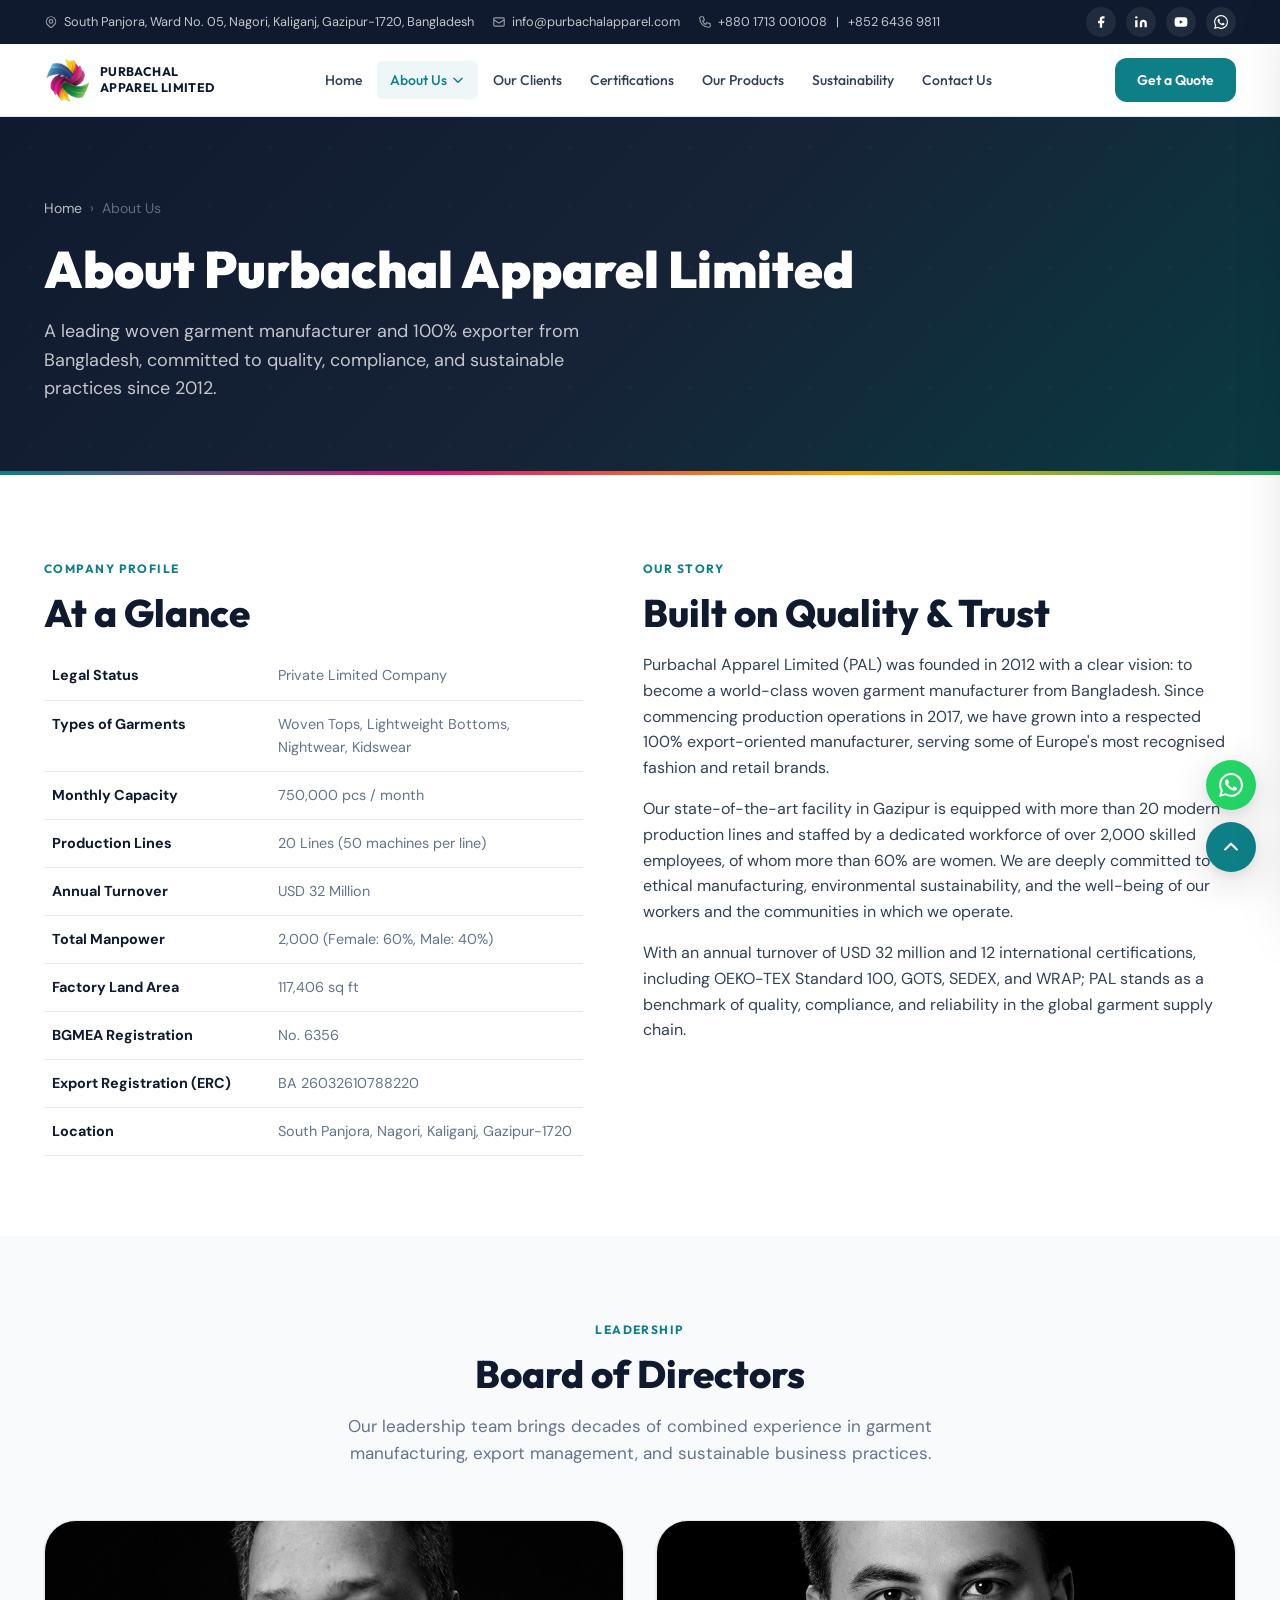
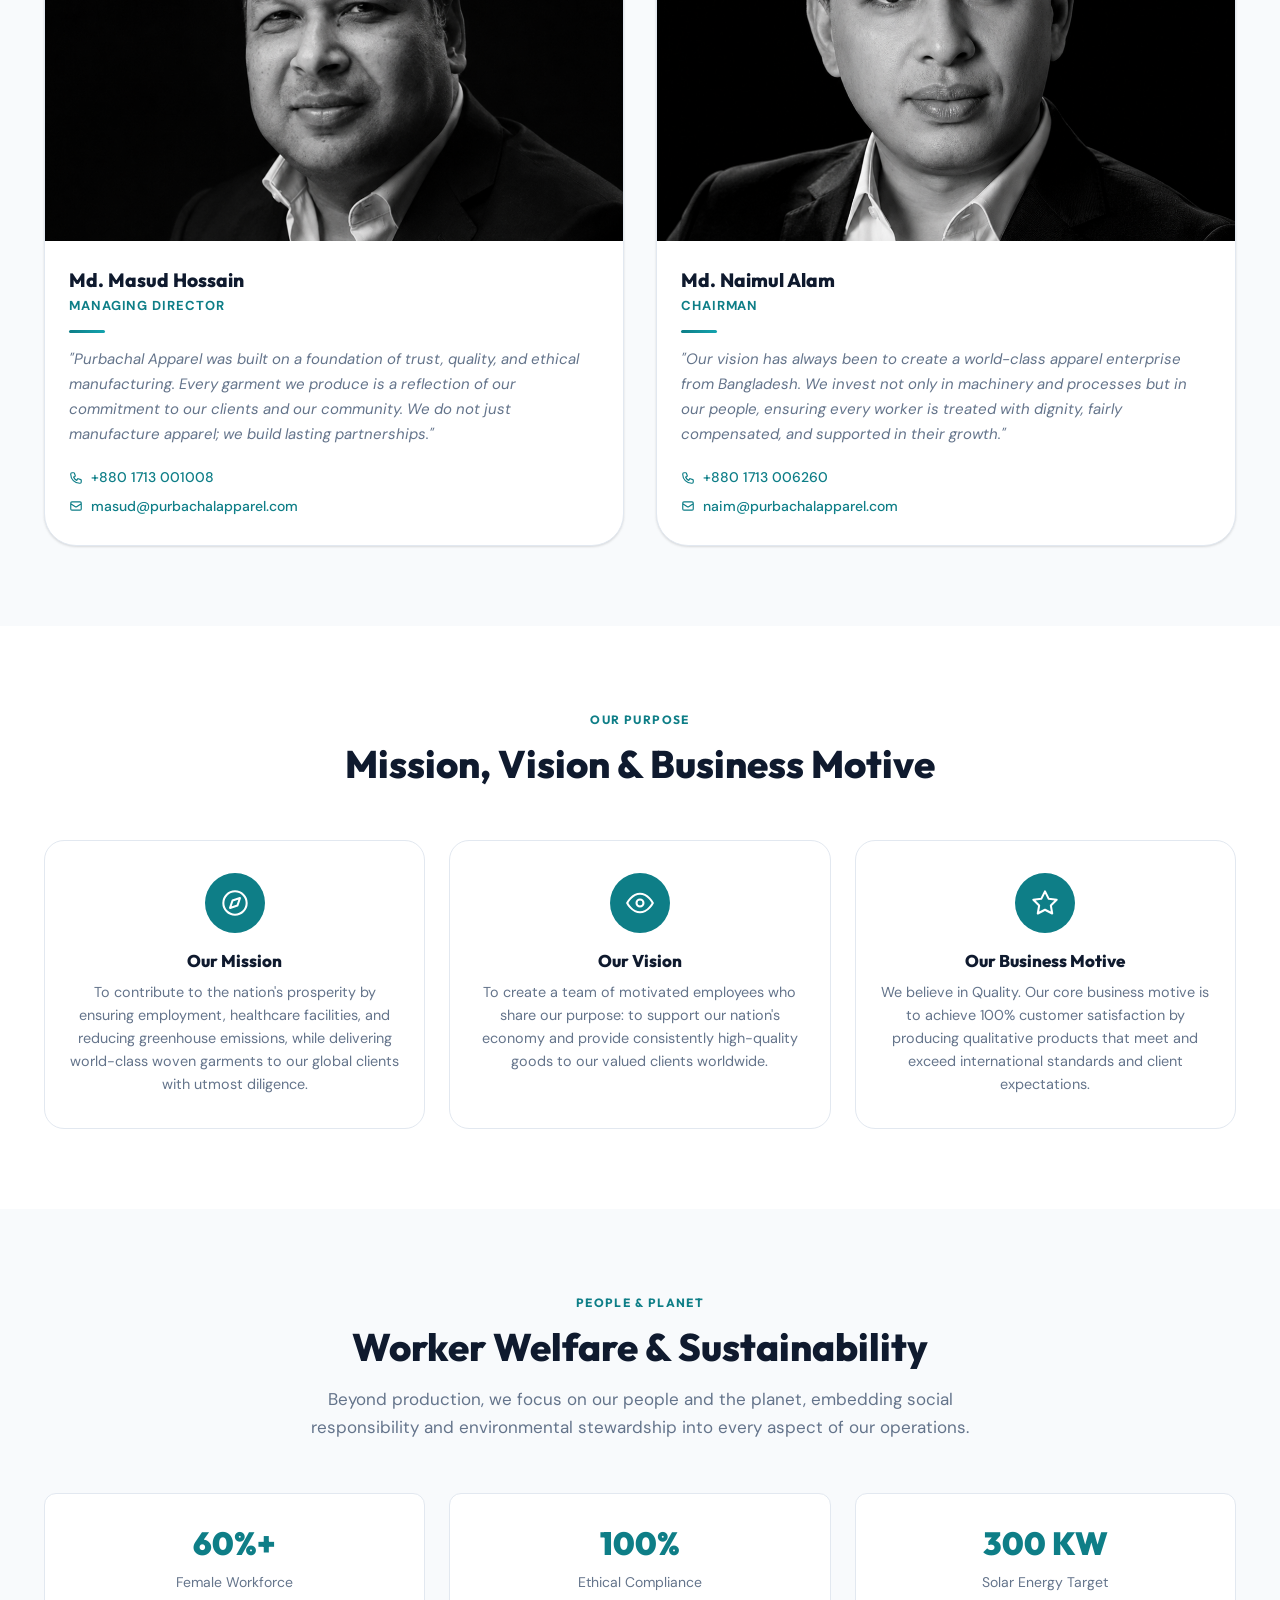
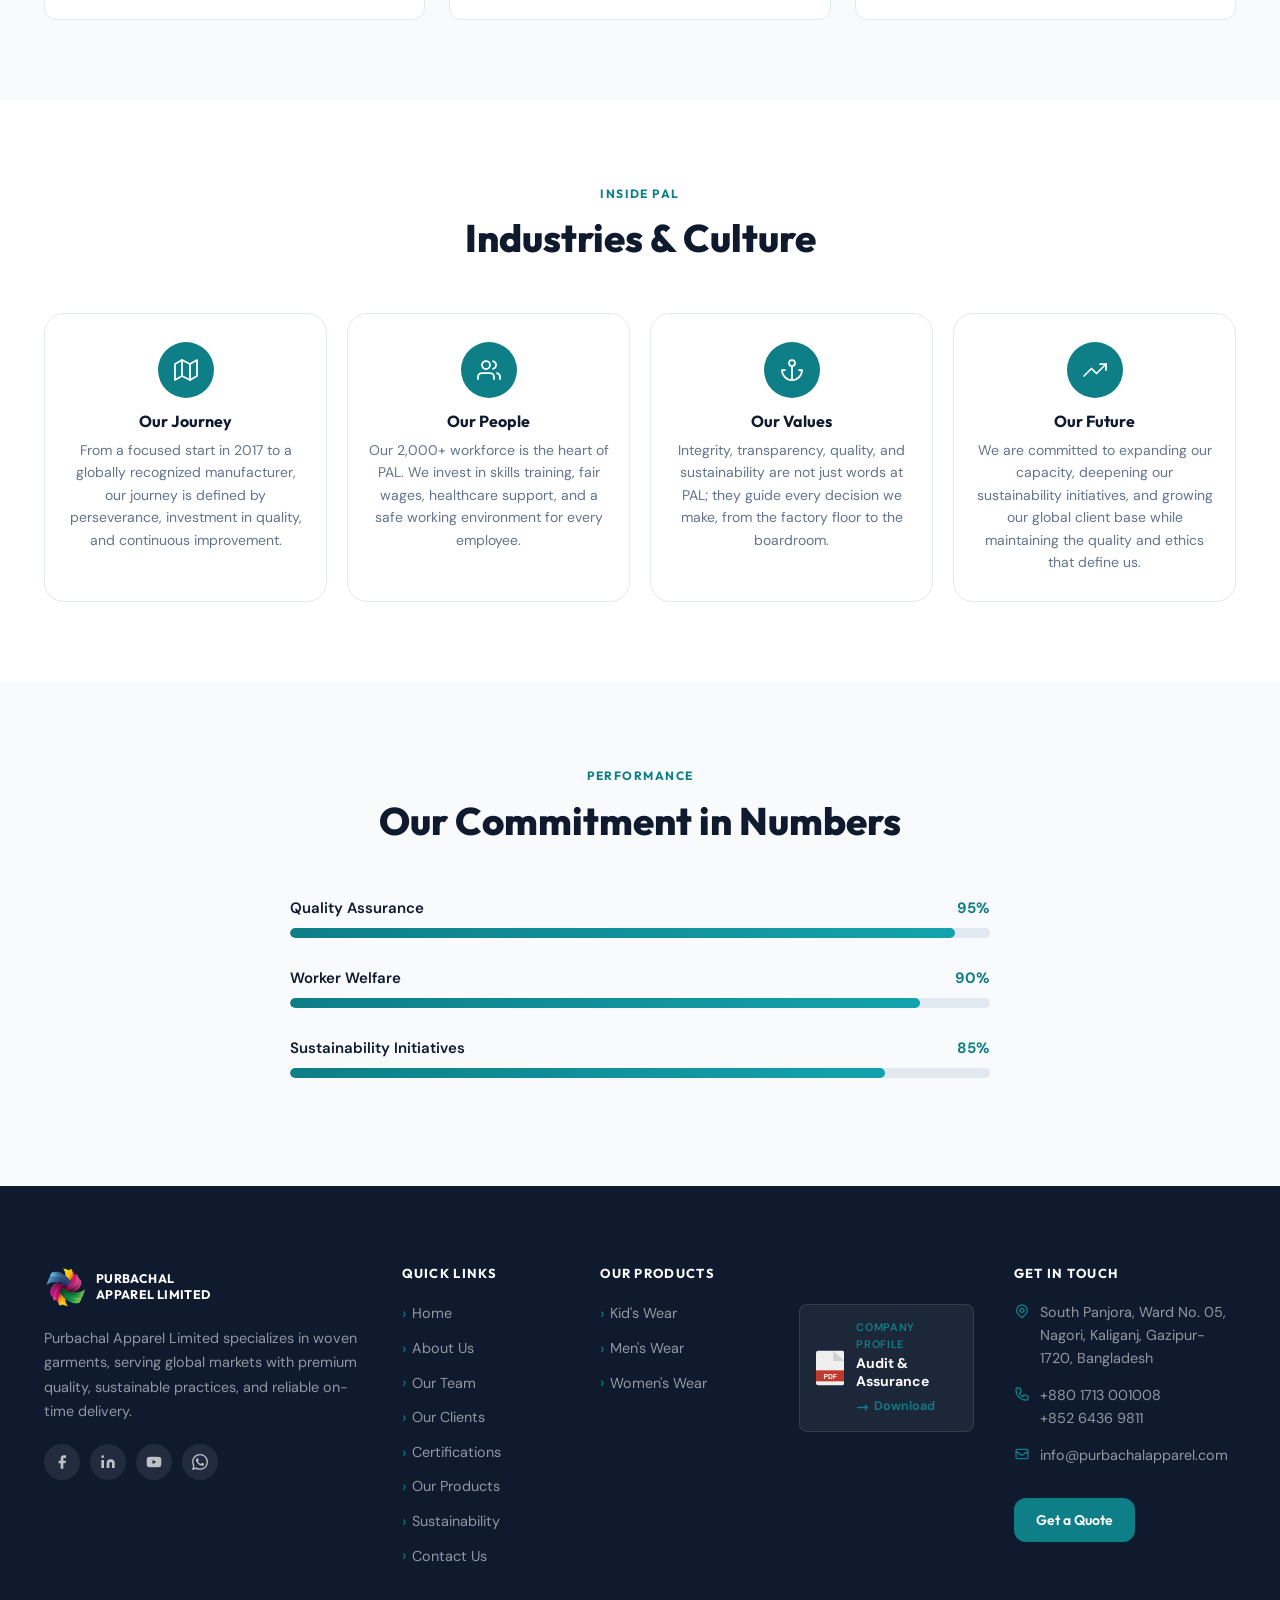
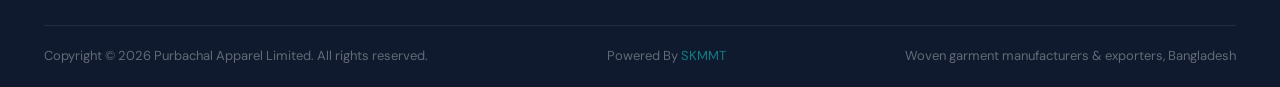
==== commit 297559e4: "Fix icons, update contact form, and remove gallery image - Fix service card icons in What We Do sect" ====
--- a/about.html
+++ b/about.html
@@ -181,17 +181,17 @@
     </div>
     <div class="mission-grid">
       <div class="mission-card reveal">
-        <div class="mission-icon"><svg width="28" height="28" viewBox="0 0 24 24" fill="none" stroke="white" stroke-width="1.75" stroke-linecap="round" stroke-linejoin="round"><path d="M22 11.08V12a10 10 0 11-5.93-9.14"/><polyline points="22 4 12 14.01 9 11.01"/></svg></div>
+        <div class="mission-icon"><svg width="28" height="28" viewBox="0 0 24 24" fill="none" stroke="white" stroke-width="1.75" stroke-linecap="round" stroke-linejoin="round"><circle cx="12" cy="12" r="10"/><polygon points="16.24 7.76 14.12 14.12 7.76 16.24 9.88 9.88 16.24 7.76"/></svg></div>
         <h4>Our Mission</h4>
         <p>To contribute to the nation's prosperity by ensuring employment, healthcare facilities, and reducing greenhouse emissions, while delivering world-class woven garments to our global clients with utmost diligence.</p>
       </div>
       <div class="mission-card reveal delay-1">
-        <div class="mission-icon"><svg width="28" height="28" viewBox="0 0 24 24" fill="none" stroke="white" stroke-width="1.75" stroke-linecap="round" stroke-linejoin="round"><circle cx="12" cy="12" r="10"/><circle cx="12" cy="12" r="6"/><circle cx="12" cy="12" r="2"/></svg></div>
+        <div class="mission-icon"><svg width="28" height="28" viewBox="0 0 24 24" fill="none" stroke="white" stroke-width="1.75" stroke-linecap="round" stroke-linejoin="round"><path d="M1 12s4-8 11-8 11 8 11 8-4 8-11 8-11-8-11-8z"/><circle cx="12" cy="12" r="3"/></svg></div>
         <h4>Our Vision</h4>
         <p>To create a team of motivated employees who share our purpose: to support our nation's economy and provide consistently high-quality goods to our valued clients worldwide.</p>
       </div>
       <div class="mission-card reveal delay-2">
-        <div class="mission-icon"><svg width="28" height="28" viewBox="0 0 24 24" fill="none" stroke="white" stroke-width="1.75" stroke-linecap="round" stroke-linejoin="round"><path d="M12 22s8-4 8-10V5l-8-3-8 3v7c0 6 8 10 8 10z"/><polyline points="9 12 11 14 15 10"/></svg></div>
+        <div class="mission-icon"><svg width="28" height="28" viewBox="0 0 24 24" fill="none" stroke="white" stroke-width="1.75" stroke-linecap="round" stroke-linejoin="round"><polygon points="12 2 15.09 8.26 22 9.27 17 14.14 18.18 21.02 12 17.77 5.82 21.02 7 14.14 2 9.27 8.91 8.26 12 2"/></svg></div>
         <h4>Our Business Motive</h4>
         <p>We believe in Quality. Our core business motive is to achieve 100% customer satisfaction by producing qualitative products that meet and exceed international standards and client expectations.</p>
       </div>
@@ -233,7 +233,7 @@
     </div>
     <div class="culture-grid">
       <div class="culture-card reveal">
-        <div class="culture-icon"><svg width="24" height="24" viewBox="0 0 24 24" fill="none" stroke="white" stroke-width="1.75" stroke-linecap="round" stroke-linejoin="round"><path d="M3 9l9-7 9 7v11a2 2 0 01-2 2H5a2 2 0 01-2-2z"/><polyline points="9 22 9 12 15 12 15 22"/></svg></div>
+        <div class="culture-icon"><svg width="24" height="24" viewBox="0 0 24 24" fill="none" stroke="white" stroke-width="1.75" stroke-linecap="round" stroke-linejoin="round"><polygon points="1 6 1 22 8 18 16 22 23 18 23 2 16 6 8 2 1 6"/><line x1="8" y1="2" x2="8" y2="18"/><line x1="16" y1="6" x2="16" y2="22"/></svg></div>
         <h4>Our Journey</h4>
         <p>From a focused start in 2017 to a globally recognized manufacturer, our journey is defined by perseverance, investment in quality, and continuous improvement.</p>
       </div>
@@ -243,12 +243,12 @@
         <p>Our 2,000+ workforce is the heart of PAL. We invest in skills training, fair wages, healthcare support, and a safe working environment for every employee.</p>
       </div>
       <div class="culture-card reveal delay-2">
-        <div class="culture-icon"><svg width="24" height="24" viewBox="0 0 24 24" fill="none" stroke="white" stroke-width="1.75" stroke-linecap="round" stroke-linejoin="round"><polygon points="12 2 15.09 8.26 22 9.27 17 14.14 18.18 21.02 12 17.77 5.82 21.02 7 14.14 2 9.27 8.91 8.26 12 2"/></svg></div>
+        <div class="culture-icon"><svg width="24" height="24" viewBox="0 0 24 24" fill="none" stroke="white" stroke-width="1.75" stroke-linecap="round" stroke-linejoin="round"><circle cx="12" cy="5" r="3"/><line x1="12" y1="22" x2="12" y2="8"/><path d="M5 12H2a10 10 0 0 0 20 0h-3"/></svg></div>
         <h4>Our Values</h4>
         <p>Integrity, transparency, quality, and sustainability are not just words at PAL; they guide every decision we make, from the factory floor to the boardroom.</p>
       </div>
       <div class="culture-card reveal delay-3">
-        <div class="culture-icon"><svg width="24" height="24" viewBox="0 0 24 24" fill="none" stroke="white" stroke-width="1.75" stroke-linecap="round" stroke-linejoin="round"><line x1="12" y1="20" x2="12" y2="10"/><line x1="18" y1="20" x2="18" y2="4"/><line x1="6" y1="20" x2="6" y2="16"/></svg></div>
+        <div class="culture-icon"><svg width="24" height="24" viewBox="0 0 24 24" fill="none" stroke="white" stroke-width="1.75" stroke-linecap="round" stroke-linejoin="round"><polyline points="23 6 13.5 15.5 8.5 10.5 1 18"/><polyline points="17 6 23 6 23 12"/></svg></div>
         <h4>Our Future</h4>
         <p>We are committed to expanding our capacity, deepening our sustainability initiatives, and growing our global client base while maintaining the quality and ethics that define us.</p>
       </div>
--- a/styles.css
+++ b/styles.css
@@ -342,15 +342,15 @@
 .pillar-card-eco { background: linear-gradient(135deg,var(--green),#1f8045); }
 .pillar-card h3 { color: var(--white); font-size: 1.25rem; font-weight: 700; margin-bottom: 12px; }
 .pillar-card p { color: rgba(255,255,255,.8); font-size: .9375rem; }
-.pillar-icon { font-size: 2.5rem; margin-bottom: 16px; }
+.pillar-icon { width: 64px; height: 64px; border-radius: 14px; display: flex; align-items: center; justify-content: center; margin-bottom: 20px; background: rgba(255,255,255,.15); color: rgba(255,255,255,.92); }
 .initiative-grid { display: grid; grid-template-columns: repeat(3,1fr); gap: 24px; }
 .initiative-card { background: var(--white); border: 1px solid var(--gray-200); border-radius: var(--radius-lg); padding: 28px 24px; transition: var(--transition); }
 .initiative-card:hover { transform: translateY(-4px); box-shadow: var(--shadow-md); }
-.initiative-icon { width: 52px; height: 52px; border-radius: var(--radius-md); display: flex; align-items: center; justify-content: center; font-size: 1.5rem; margin-bottom: 16px; }
-.icon-green { background: rgba(45,173,95,.12); }
-.icon-teal  { background: rgba(14,126,135,.12); }
-.icon-blue  { background: rgba(58,116,192,.12); }
-.icon-amber { background: rgba(245,168,0,.12); }
+.initiative-icon { width: 52px; height: 52px; border-radius: var(--radius-md); display: flex; align-items: center; justify-content: center; margin-bottom: 16px; }
+.icon-green { background: rgba(45,173,95,.12); color: #1F9B50; }
+.icon-teal  { background: rgba(14,126,135,.12); color: var(--teal); }
+.icon-blue  { background: rgba(58,116,192,.12); color: #3A74C0; }
+.icon-amber { background: rgba(245,168,0,.12); color: #C47E00; }
 .initiative-card h4 { font-size: 1.0625rem; font-weight: 700; margin-bottom: 8px; }
 .initiative-card p { font-size: .9rem; color: var(--gray-500); }
 .csr-grid { display: grid; grid-template-columns: repeat(4,1fr); gap: 20px; }
@@ -415,6 +415,10 @@
 .form-input:focus,.form-select:focus,.form-textarea:focus { border-color: var(--teal); box-shadow: 0 0 0 3px rgba(14,126,135,.12); }
 .form-textarea { resize: vertical; min-height: 130px; }
 .form-submit { width: 100%; margin-top: 8px; justify-content: center; }
+.form-result { margin-top: 16px; padding: 14px 18px; border-radius: var(--radius-md); font-size: .9375rem; font-weight: 500; line-height: 1.5; }
+.form-result-success { background: rgba(45,173,95,.1); color: #1a7a3a; border: 1px solid rgba(45,173,95,.3); }
+.form-result-error { background: rgba(179,27,42,.07); color: var(--crimson); border: 1px solid rgba(179,27,42,.2); }
+.form-result-error a { color: var(--crimson); }
 
 /* 19. CRAFT BAND */
 .craft-band { display: grid; grid-template-columns: 1fr 1fr; min-height: 300px; }
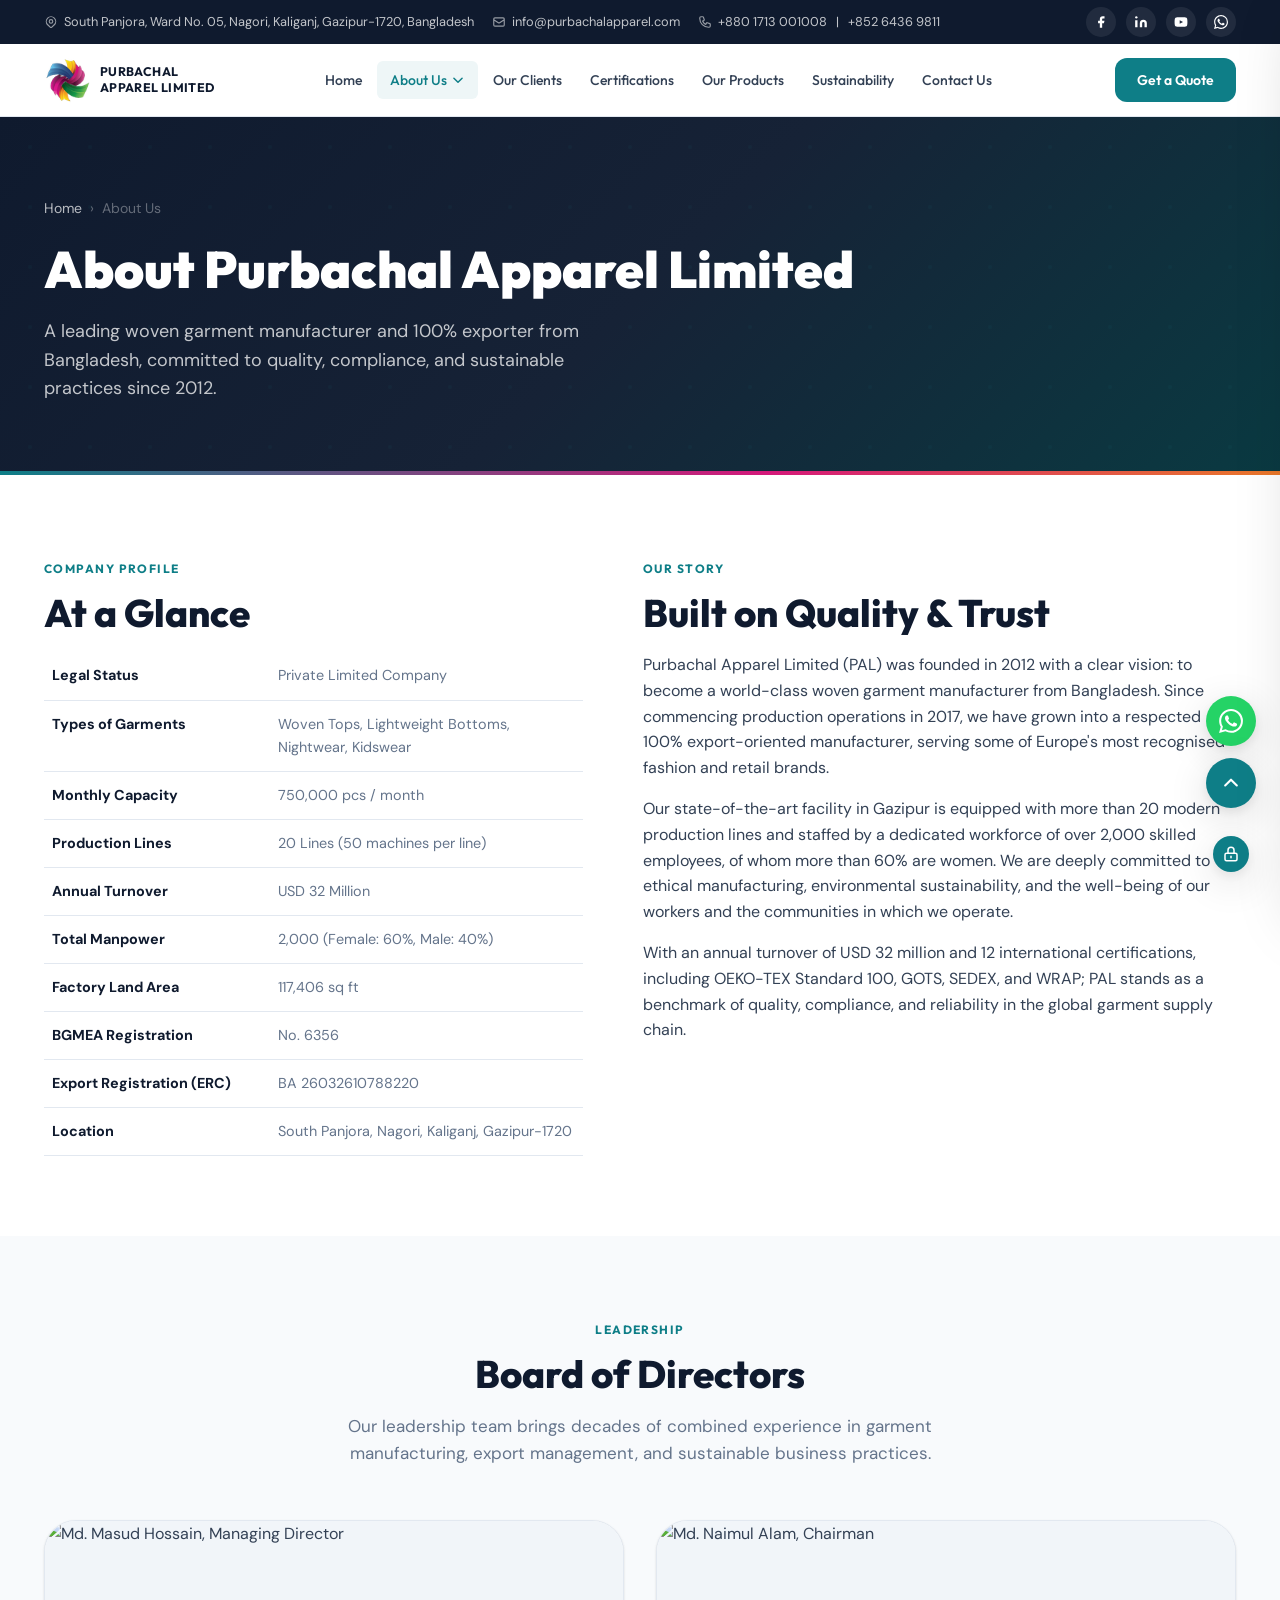
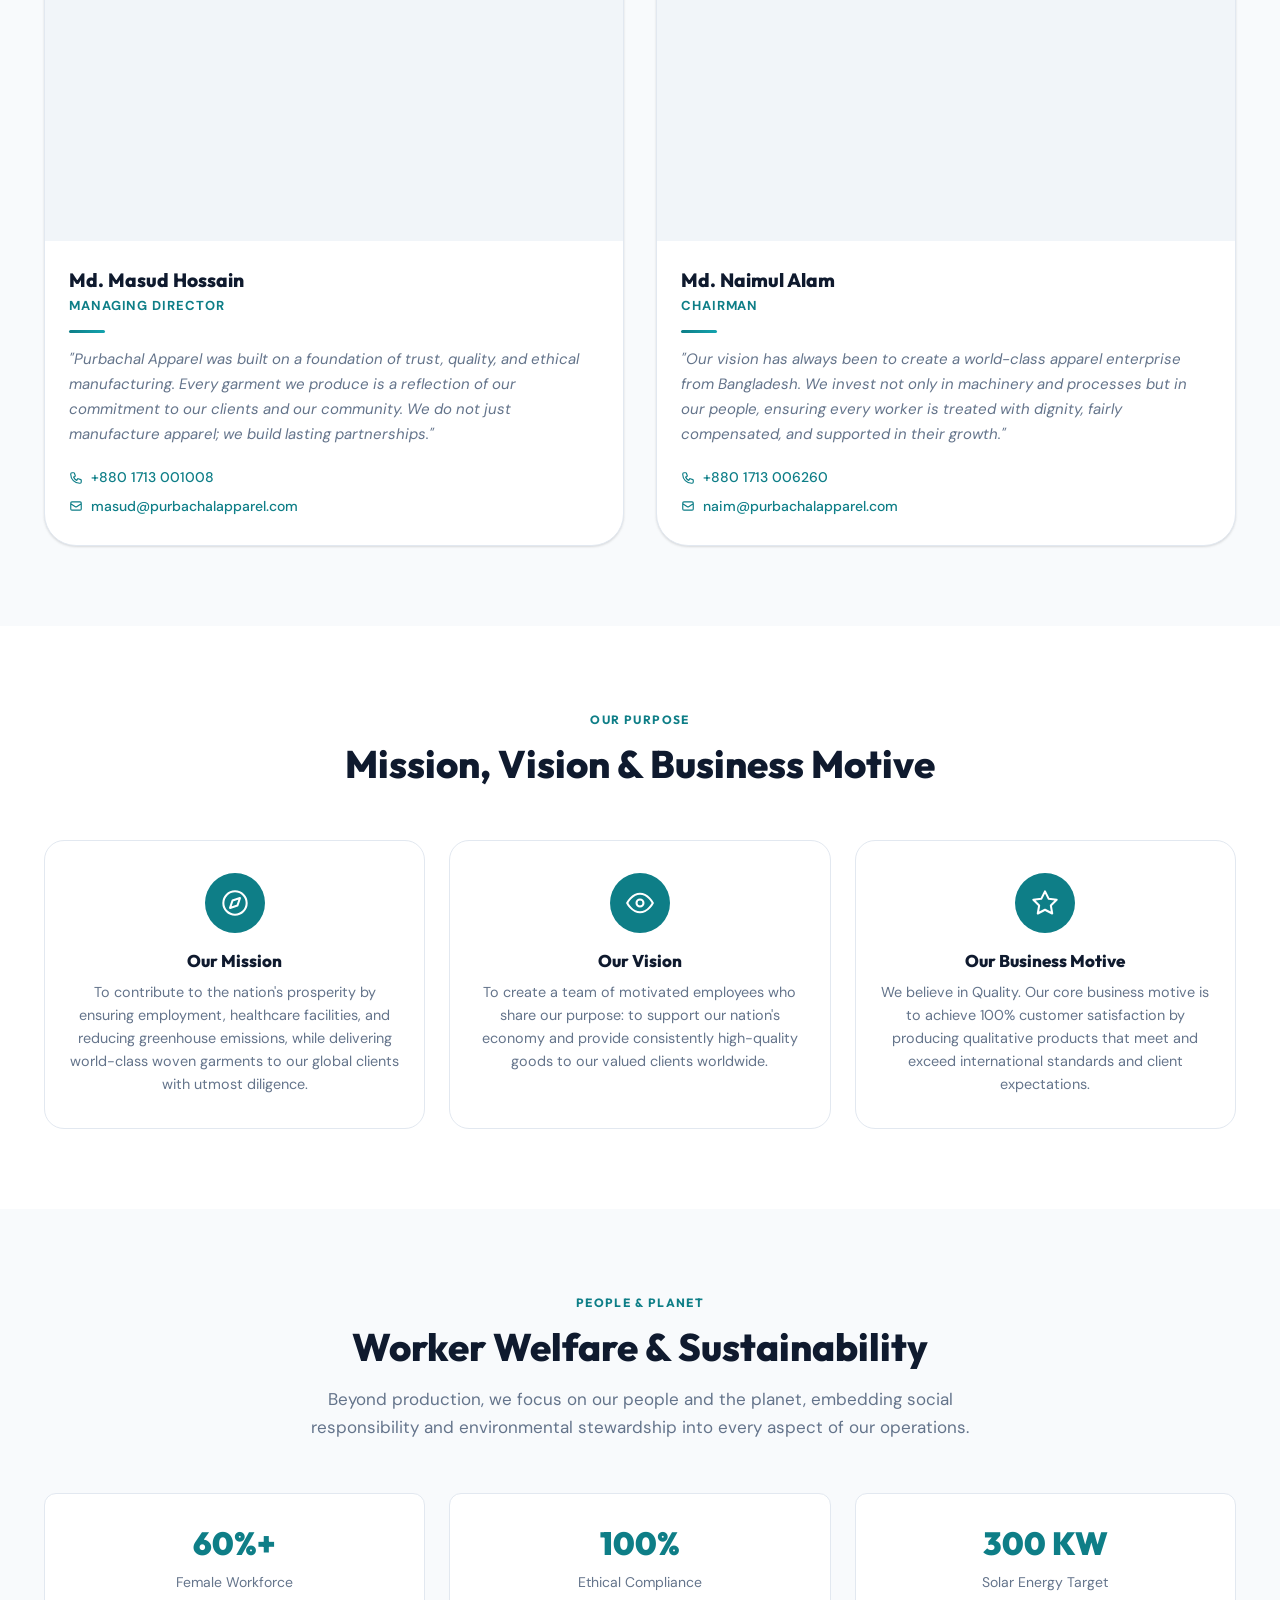
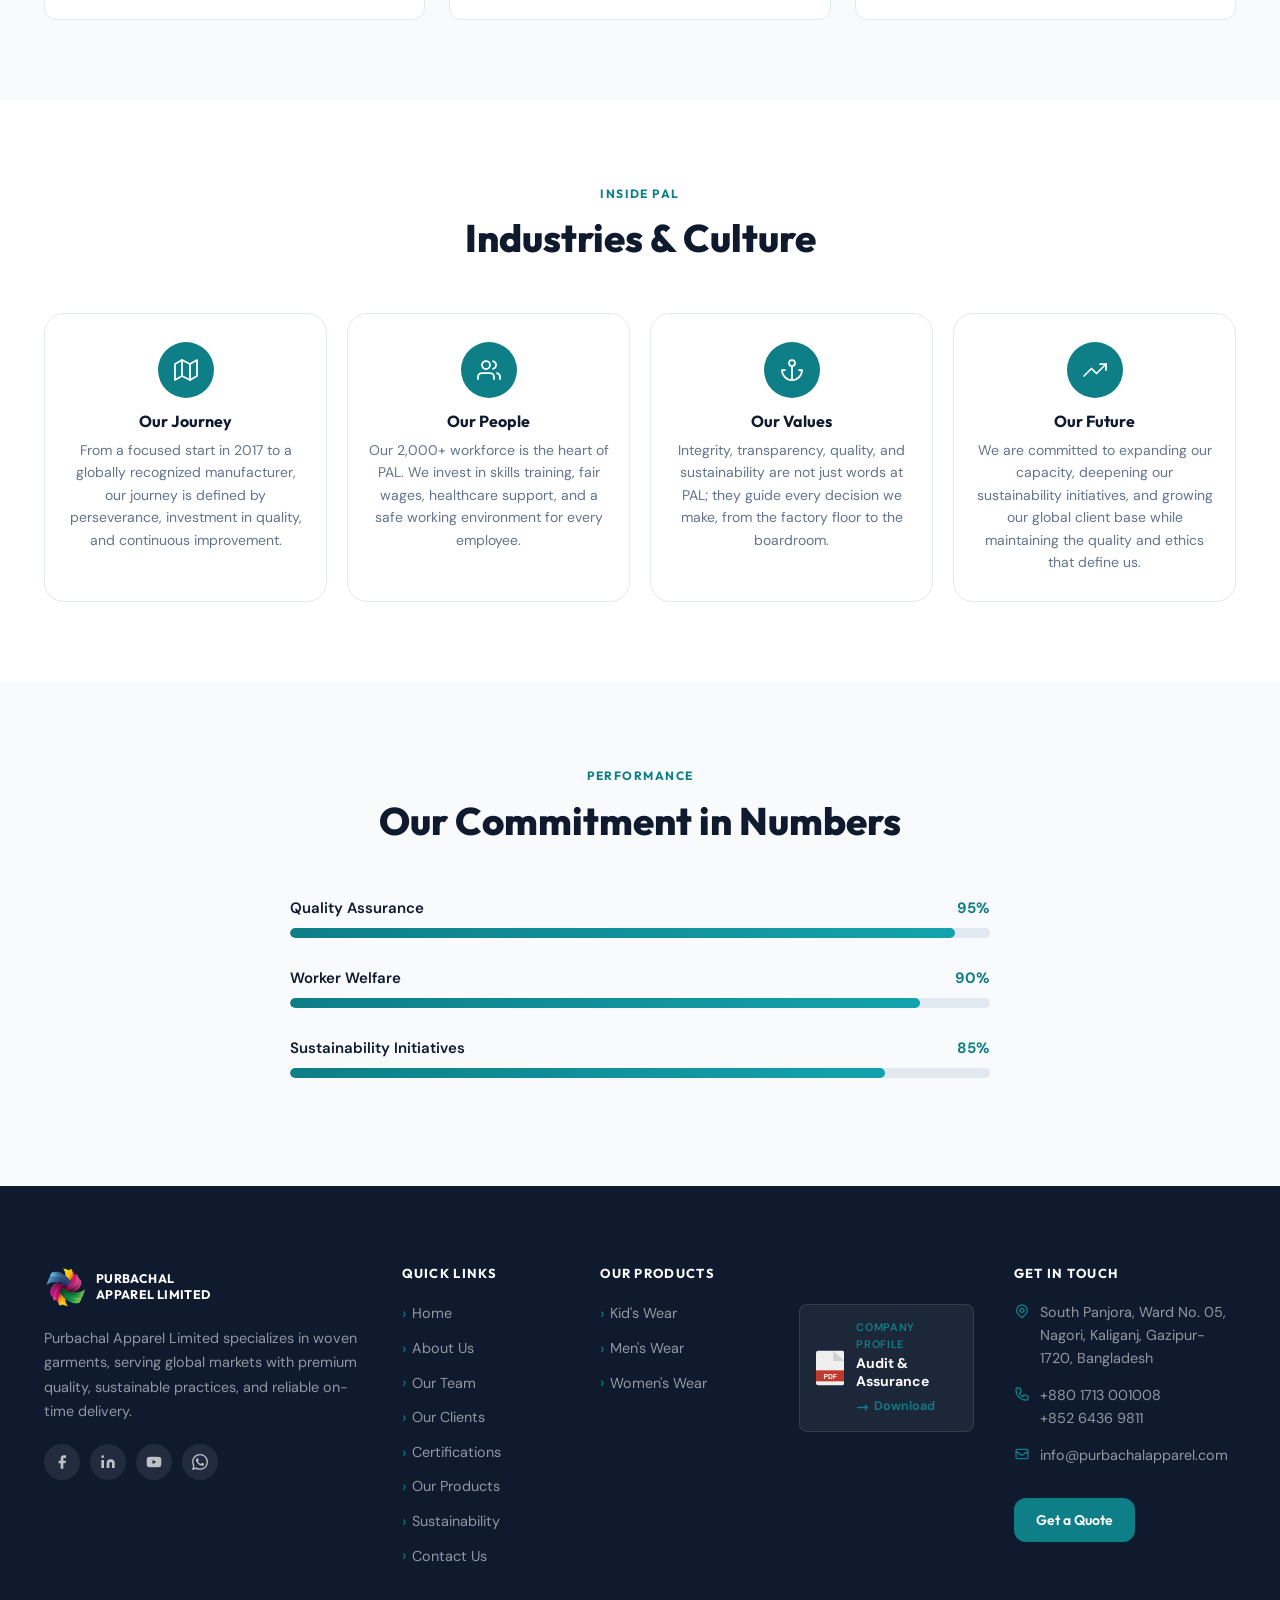
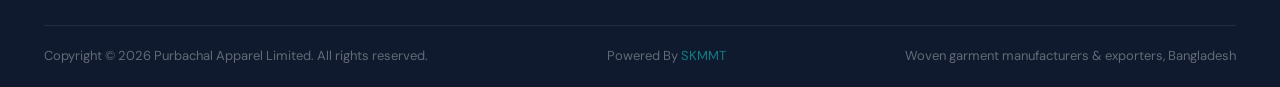
==== commit a6fb2592: "Convert site to PHP CMS with admin dashboard Rebuilt the site from static HTML into a PHP flat-file " ====
--- a/about.html
+++ b/about.html
@@ -140,7 +140,7 @@
     <div class="director-quote-grid">
       <div class="director-quote-card reveal">
         <div class="director-photo">
-          <img src="Masud.png" alt="Md. Masud Hossain, Managing Director" loading="lazy" style="object-position:center 25%;">
+          <img src="uploads/pages/Masud.png" alt="Md. Masud Hossain, Managing Director" loading="lazy" style="object-position:center 25%;">
         </div>
         <div class="director-body">
           <h3 class="director-name">Md. Masud Hossain</h3>
@@ -155,7 +155,7 @@
       </div>
       <div class="director-quote-card reveal delay-1">
         <div class="director-photo">
-          <img src="Naim.png" alt="Md. Naimul Alam, Chairman" loading="lazy" style="object-position:center 40%;">
+          <img src="uploads/pages/Naim.png" alt="Md. Naimul Alam, Chairman" loading="lazy" style="object-position:center 40%;">
         </div>
         <div class="director-body">
           <h3 class="director-name">Md. Naimul Alam</h3>
@@ -366,6 +366,9 @@
   <button class="fab fab-top" aria-label="Back to top">
     <svg width="20" height="20" fill="none" viewBox="0 0 24 24" stroke="currentColor"><path stroke-linecap="round" stroke-linejoin="round" stroke-width="2.5" d="M5 15l7-7 7 7"/></svg>
   </button>
+  <a href="admin/dashboard.php" target="_blank" rel="noopener" class="fab fab-admin" aria-label="Admin">
+    <svg width="18" height="18" fill="none" viewBox="0 0 24 24" stroke="currentColor"><path stroke-linecap="round" stroke-linejoin="round" stroke-width="2" d="M12 15v2m-6 4h12a2 2 0 002-2v-6a2 2 0 00-2-2H6a2 2 0 00-2 2v6a2 2 0 002 2zm10-10V7a4 4 0 00-8 0v4h8z"/></svg>
+  </a>
 </div>
 <script src="nav.js"></script>
 </body>
--- a/styles.css
+++ b/styles.css
@@ -196,7 +196,8 @@
 /* 6. PAGE HERO (inner pages) */
 .page-hero { background: linear-gradient(135deg,var(--navy) 0%,var(--navy-mid) 50%,#0a3a42 100%); color: var(--white); padding: 80px 0 72px; position: relative; overflow: hidden; }
 .page-hero::before { content: ''; position: absolute; inset: 0; background: url("data:image/svg+xml,%3Csvg width='60' height='60' viewBox='0 0 60 60' xmlns='http://www.w3.org/2000/svg'%3E%3Cg fill='none' fill-rule='evenodd'%3E%3Cg fill='%2313A3AE' fill-opacity='0.04'%3E%3Ccircle cx='30' cy='30' r='2'/%3E%3C/g%3E%3C/g%3E%3C/svg%3E"); pointer-events: none; }
-.page-hero::after { content: ''; position: absolute; bottom: 0; left: 0; right: 0; height: 4px; background: linear-gradient(90deg,var(--teal),var(--magenta),var(--amber),var(--green)); }
+.page-hero::after { content: ''; position: absolute; bottom: 0; left: 0; right: 0; height: 4px; background: linear-gradient(90deg,var(--teal),var(--magenta),var(--amber),var(--green),var(--blue),var(--teal)); background-size: 300% 100%; animation: heroBarShift 8s ease-in-out infinite alternate; }
+@keyframes heroBarShift { 0% { background-position: 0% 50%; } 100% { background-position: 100% 50%; } }
 .page-hero-content { position: relative; z-index: 1; }
 .page-hero h1 { font-size: clamp(2rem,4vw,3.25rem); font-weight: 900; color: var(--white); margin-bottom: 16px; }
 .page-hero p { font-size: 1.125rem; color: rgba(255,255,255,.75); max-width: 600px; }
@@ -491,6 +492,9 @@
 .fab-top { background: var(--teal); color: var(--white); opacity: 0; visibility: hidden; transform: scale(0.8); transition: opacity .3s, visibility .3s, transform .3s; }
 .fab-top.show { opacity: 1; visibility: visible; transform: scale(1); }
 .fab-top:hover { background: var(--teal-light); transform: scale(1.12); }
+.fab-admin { width: 36px; height: 36px; background: var(--teal); color: #fff; margin-top: 16px; opacity: 0; visibility: hidden; transform: scale(0.8); transition: opacity .3s, visibility .3s, transform .3s; }
+.fab-admin.show { opacity: 1; visibility: visible; transform: scale(1); }
+.fab-admin:hover { background: var(--teal-light); transform: scale(1.12); }
 
 /* 23. ABOUT PAGE SPECIFICS */
 .company-overview-grid { display: grid; grid-template-columns: 1fr 1.1fr; gap: 60px; align-items: start; }
